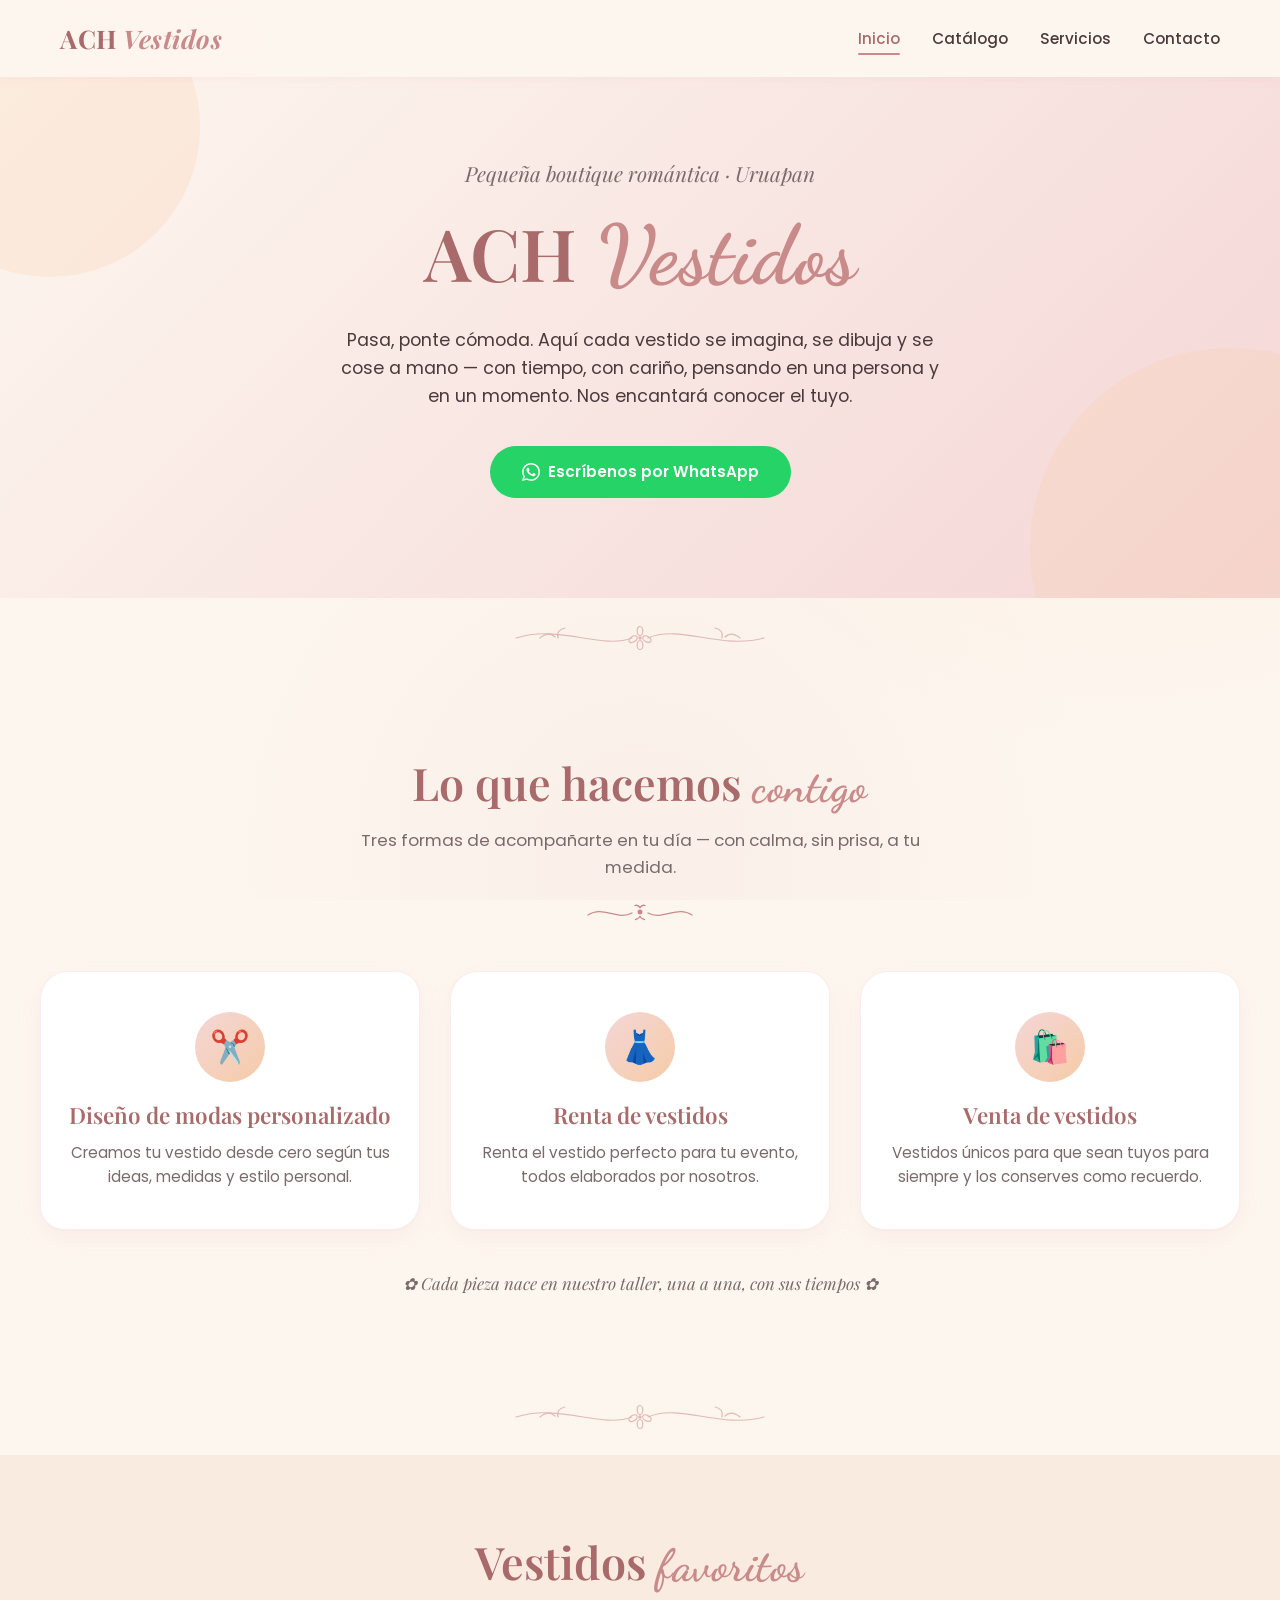
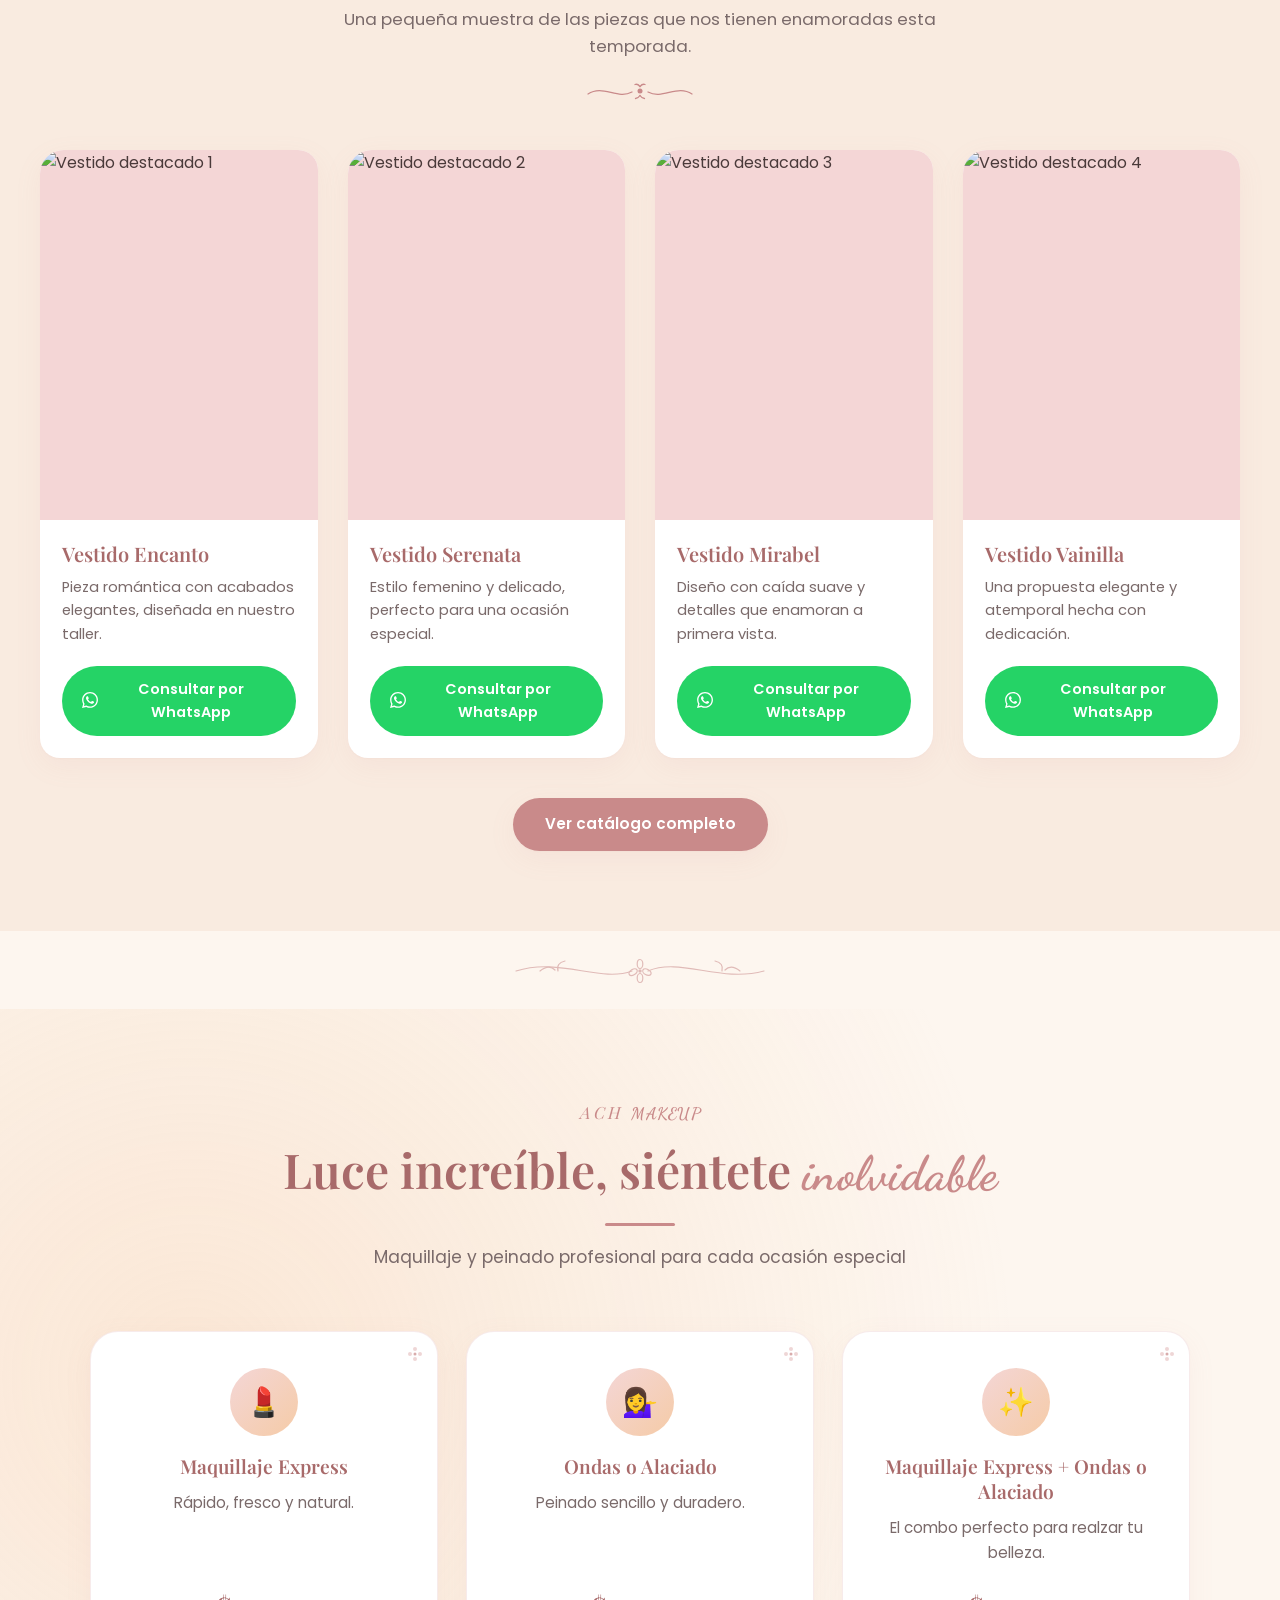
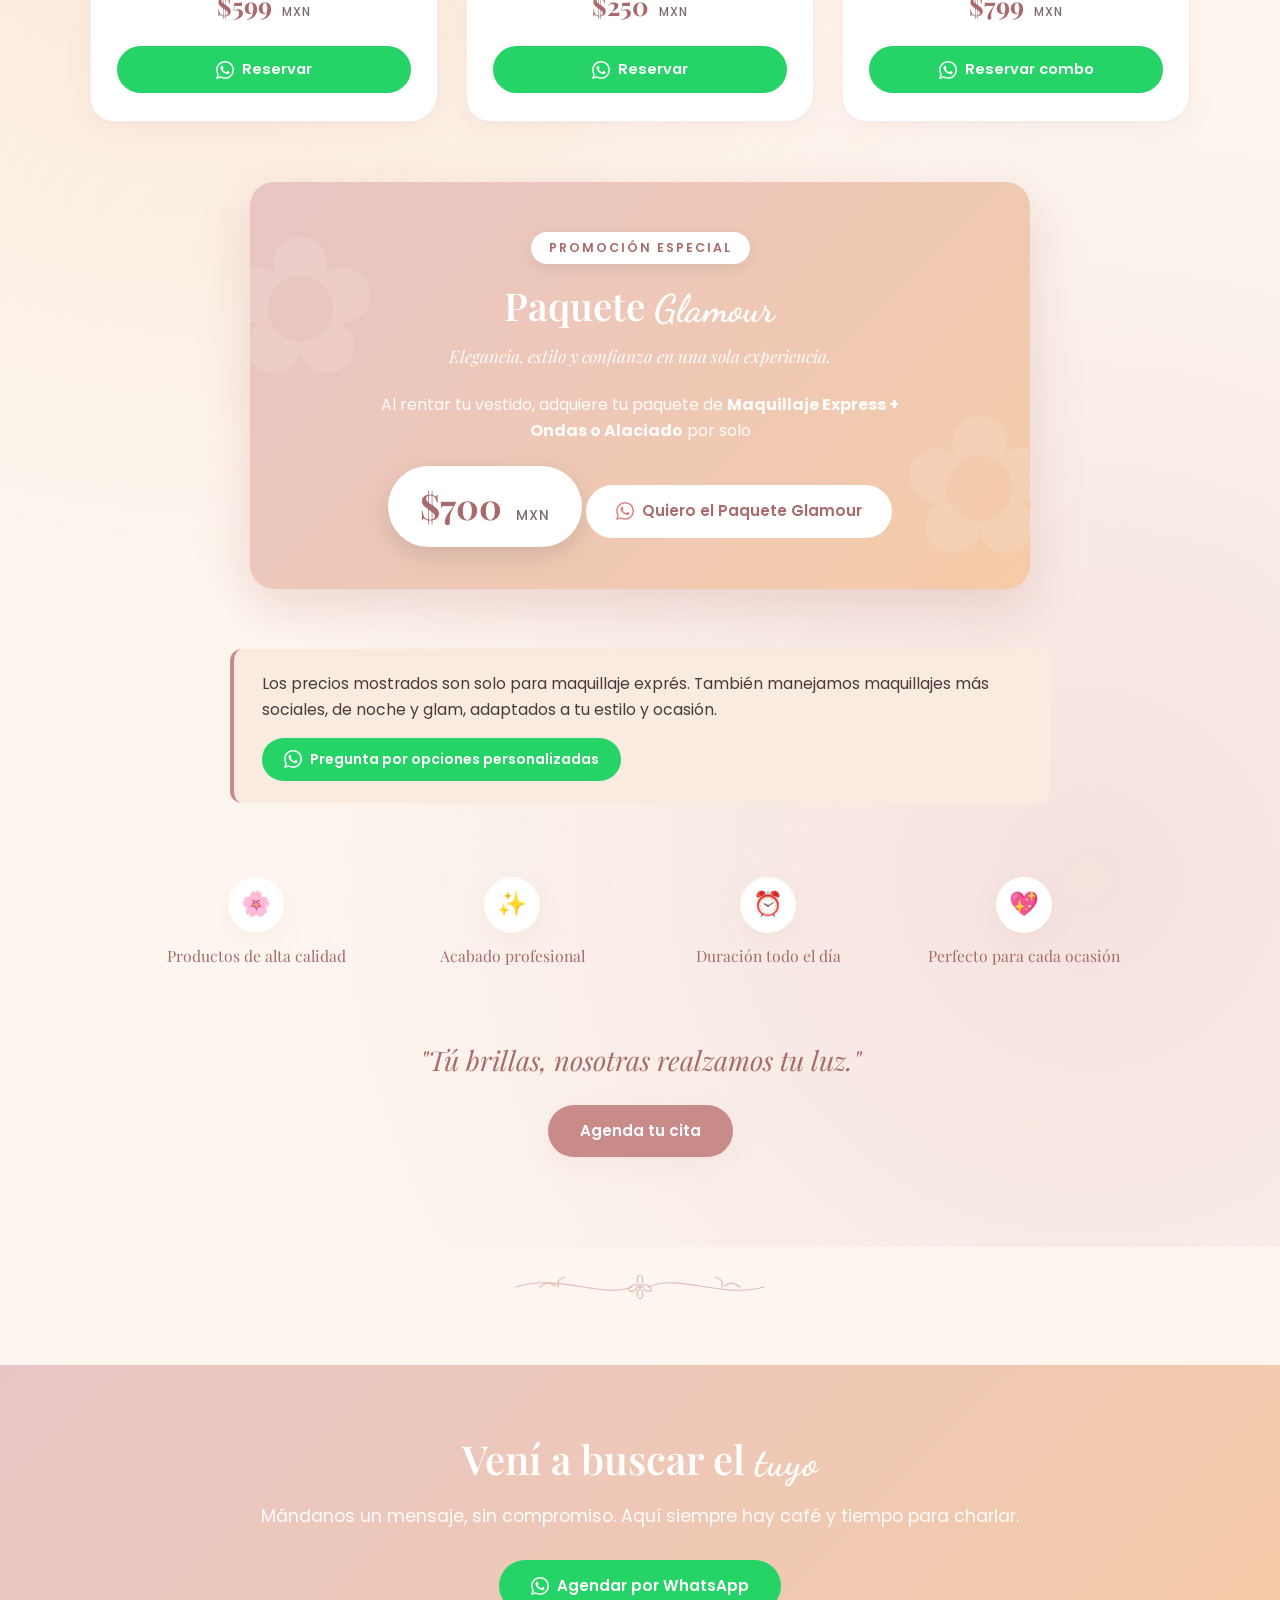
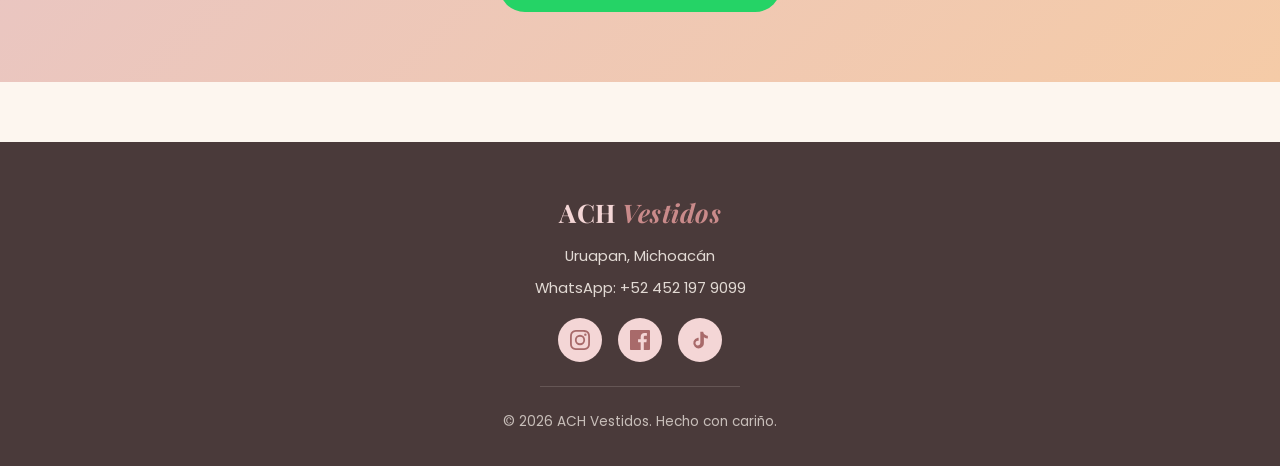
==== index.html @ 338adcfa "Sitio inicial de ACH Vestidos" ====
<!DOCTYPE html>
<html lang="es">
<head>
  <meta charset="UTF-8" />
  <meta name="viewport" content="width=device-width, initial-scale=1.0" />
  <title>ACH Vestidos — Renta, venta, diseño y reparación en Uruapan</title>
  <meta name="description" content="ACH Vestidos en Uruapan, Michoacán. Renta, venta, diseño a medida y reparación de vestidos. Estilo romántico y elegante." />

  <link rel="preconnect" href="https://fonts.googleapis.com" />
  <link rel="preconnect" href="https://fonts.gstatic.com" crossorigin />
  <link href="https://fonts.googleapis.com/css2?family=Dancing+Script:wght@600;700&family=Playfair+Display:ital,wght@0,500;0,600;0,700;1,400&family=Poppins:wght@300;400;500;600&display=swap" rel="stylesheet" />

  <link rel="stylesheet" href="styles.css" />
</head>
<body>

  <!-- ============================================
       NAVEGACIÓN (igual en todas las páginas)
       ============================================ -->
  <nav class="navbar">
    <div class="nav-contenedor">
      <a href="index.html" class="logo">ACH <span>Vestidos</span></a>
      <button class="menu-toggle" aria-label="Abrir menú">☰</button>
      <ul class="menu">
        <li><a href="index.html" class="activo">Inicio</a></li>
        <li><a href="catalogo.html">Catálogo</a></li>
        <li><a href="servicios.html">Servicios</a></li>
        <li><a href="contacto.html">Contacto</a></li>
      </ul>
    </div>
  </nav>

  <!-- ============================================
       HERO / PORTADA
       ============================================ -->
  <header class="hero">
    <div class="hero-contenido">
      <!-- 💛 Edita aquí: frase corta arriba del nombre -->
      <p class="subtitulo">Pequeña boutique romántica · Uruapan</p>

      <h1>ACH <span class="manuscrita">Vestidos</span></h1>

      <!-- 💛 Edita aquí: bienvenida cálida (mantén el tono cercano) -->
      <p class="bienvenida">
        Pasa, ponte cómoda. Aquí cada vestido se imagina, se dibuja y
        se cose a mano — con tiempo, con cariño, pensando en una
        persona y en un momento. Nos encantará conocer el tuyo.
      </p>

      <a class="btn btn-whatsapp" data-wa="cita">
        Escríbenos por WhatsApp
      </a>
    </div>
  </header>

  <!-- Divisor floral entre hero y servicios -->
  <div class="divisor-floral" aria-hidden="true"></div>

  <!-- ============================================
       SECCIÓN: 4 SERVICIOS
       ============================================ -->
  <section class="seccion">
    <div class="seccion-titulo">
      <!-- 💛 Edita aquí: título y frase de los servicios -->
      <h2>Lo que hacemos <span class="manuscrita">contigo</span></h2>
      <p>Tres formas de acompañarte en tu día — con calma, sin prisa, a tu medida.</p>
    </div>

    <div class="servicios-grid">
      <div class="servicio-card">
        <div class="servicio-icono">✂️</div>
        <h3>Diseño de modas personalizado</h3>
        <p>Creamos tu vestido desde cero según tus ideas, medidas y estilo personal.</p>
      </div>

      <div class="servicio-card">
        <div class="servicio-icono">👗</div>
        <h3>Renta de vestidos</h3>
        <p>Renta el vestido perfecto para tu evento, todos elaborados por nosotros.</p>
      </div>

      <div class="servicio-card">
        <div class="servicio-icono">🛍️</div>
        <h3>Venta de vestidos</h3>
        <p>Vestidos únicos para que sean tuyos para siempre y los conserves como recuerdo.</p>
      </div>
    </div>

    <!-- 💛 Edita aquí: frase decorativa bajo los servicios -->
    <p style="text-align:center; margin-top: 40px; max-width: 720px; margin-left:auto; margin-right:auto; color: var(--texto-suave); font-style: italic; font-family: var(--serif); font-size: 1.05rem;">
      ✿ Cada pieza nace en nuestro taller, una a una, con sus tiempos ✿
    </p>
  </section>

  <!-- Divisor floral -->
  <div class="divisor-floral" aria-hidden="true"></div>

  <!-- ============================================
       SECCIÓN: VESTIDOS DESTACADOS
       Para agregar otro destacado: copia un bloque
       <article class="vestido-card">...</article>
       ============================================ -->
  <section class="seccion" style="background: var(--crema-oscuro);">
    <div class="seccion-titulo">
      <!-- 💛 Edita aquí: título de la sección destacados -->
      <h2>Vestidos <span class="manuscrita">favoritos</span></h2>
      <p>Una pequeña muestra de las piezas que nos tienen enamoradas esta temporada.</p>
    </div>

    <div class="vestidos-grid">

      <!-- VESTIDO DESTACADO 1 -->
      <article class="vestido-card">
        <img class="vestido-imagen"
             src="imagenes/destacado-1.jpg"
             onerror="this.onerror=null;this.src='https://placehold.co/600x800/f4d6d6/c98a8a?text=Vestido+1'"
             alt="Vestido destacado 1" />
        <div class="vestido-info">
          <h3>Vestido Encanto</h3>
          <p>Pieza romántica con acabados elegantes, diseñada en nuestro taller.</p>
          <a class="btn btn-whatsapp" data-wa="destacado" data-vestido="Encanto">
            Consultar por WhatsApp
          </a>
        </div>
      </article>

      <!-- VESTIDO DESTACADO 2 -->
      <article class="vestido-card">
        <img class="vestido-imagen"
             src="imagenes/destacado-2.jpg"
             onerror="this.onerror=null;this.src='https://placehold.co/600x800/f5cba7/a86a6a?text=Vestido+2'"
             alt="Vestido destacado 2" />
        <div class="vestido-info">
          <h3>Vestido Serenata</h3>
          <p>Estilo femenino y delicado, perfecto para una ocasión especial.</p>
          <a class="btn btn-whatsapp" data-wa="destacado" data-vestido="Serenata">
            Consultar por WhatsApp
          </a>
        </div>
      </article>

      <!-- VESTIDO DESTACADO 3 -->
      <article class="vestido-card">
        <img class="vestido-imagen"
             src="imagenes/destacado-3.jpg"
             onerror="this.onerror=null;this.src='https://placehold.co/600x800/e8c5c5/a86a6a?text=Vestido+3'"
             alt="Vestido destacado 3" />
        <div class="vestido-info">
          <h3>Vestido Mirabel</h3>
          <p>Diseño con caída suave y detalles que enamoran a primera vista.</p>
          <a class="btn btn-whatsapp" data-wa="destacado" data-vestido="Mirabel">
            Consultar por WhatsApp
          </a>
        </div>
      </article>

      <!-- VESTIDO DESTACADO 4 -->
      <article class="vestido-card">
        <img class="vestido-imagen"
             src="imagenes/destacado-4.jpg"
             onerror="this.onerror=null;this.src='https://placehold.co/600x800/fdf6ef/c98a8a?text=Vestido+4'"
             alt="Vestido destacado 4" />
        <div class="vestido-info">
          <h3>Vestido Vainilla</h3>
          <p>Una propuesta elegante y atemporal hecha con dedicación.</p>
          <a class="btn btn-whatsapp" data-wa="destacado" data-vestido="Vainilla">
            Consultar por WhatsApp
          </a>
        </div>
      </article>

    </div>

    <div style="text-align: center; margin-top: 40px;">
      <a href="catalogo.html" class="btn btn-primario">Ver catálogo completo</a>
    </div>
  </section>

  <!-- ============================================
       ACH MAKEUP — Servicios de belleza
       (mismo contenido que servicios.html — si cambias uno,
        recuerda actualizar el otro)
       ============================================ -->
  <!-- Divisor floral antes de ACH Makeup -->
  <div class="divisor-floral" aria-hidden="true"></div>

  <section class="ach-makeup" id="makeup">
    <div class="contenedor">

      <div class="makeup-encabezado">
        <p class="makeup-marca">ACH <span class="manuscrita">Makeup</span></p>
        <!-- 💛 Edita aquí: título del apartado de belleza -->
        <h2>Luce increíble, siéntete <span class="manuscrita">inolvidable</span></h2>
        <p class="makeup-sub">Maquillaje y peinado profesional para cada ocasión especial</p>
      </div>

      <!-- Tarjetas de servicios individuales -->
      <div class="makeup-servicios">
        <article class="makeup-card">
          <div class="makeup-icono">💄</div>
          <h3>Maquillaje Express</h3>
          <p>Rápido, fresco y natural.</p>
          <span class="makeup-precio">$599 <small>MXN</small></span>
          <a class="btn btn-whatsapp makeup-card-btn" data-wa="makeupExpress">
            Reservar
          </a>
        </article>

        <article class="makeup-card">
          <div class="makeup-icono">💁‍♀️</div>
          <h3>Ondas o Alaciado</h3>
          <p>Peinado sencillo y duradero.</p>
          <span class="makeup-precio">$250 <small>MXN</small></span>
          <a class="btn btn-whatsapp makeup-card-btn" data-wa="makeupOndas">
            Reservar
          </a>
        </article>

        <article class="makeup-card">
          <div class="makeup-icono">✨</div>
          <h3>Maquillaje Express + Ondas o Alaciado</h3>
          <p>El combo perfecto para realzar tu belleza.</p>
          <span class="makeup-precio">$799 <small>MXN</small></span>
          <a class="btn btn-whatsapp makeup-card-btn" data-wa="makeupCombo">
            Reservar combo
          </a>
        </article>
      </div>

      <!-- Paquete destacado -->
      <article class="makeup-paquete">
        <span class="makeup-paquete-ribbon">Promoción especial</span>
        <h3>Paquete <span class="manuscrita">Glamour</span></h3>
        <p class="makeup-paquete-sub">Elegancia, estilo y confianza en una sola experiencia.</p>
        <p class="makeup-paquete-desc">
          Al rentar tu vestido, adquiere tu paquete de
          <strong>Maquillaje Express + Ondas o Alaciado</strong>
          por solo
        </p>
        <span class="makeup-paquete-precio">$700 <small>MXN</small></span>
        <a class="btn btn-whatsapp makeup-paquete-btn" data-wa="makeupGlamour">
          Quiero el Paquete Glamour
        </a>
      </article>

      <!-- Nota informativa -->
      <div class="makeup-nota">
        <p>
          Los precios mostrados son solo para maquillaje exprés.
          También manejamos maquillajes más sociales, de noche y glam,
          adaptados a tu estilo y ocasión.
        </p>
        <a class="btn btn-whatsapp makeup-nota-btn" data-wa="makeupPersonalizado">
          Pregunta por opciones personalizadas
        </a>
      </div>

      <!-- Iconos de beneficios -->
      <div class="makeup-beneficios">
        <div class="makeup-beneficio">
          <span class="makeup-beneficio-icono">🌸</span>
          <p>Productos de alta calidad</p>
        </div>
        <div class="makeup-beneficio">
          <span class="makeup-beneficio-icono">✨</span>
          <p>Acabado profesional</p>
        </div>
        <div class="makeup-beneficio">
          <span class="makeup-beneficio-icono">⏰</span>
          <p>Duración todo el día</p>
        </div>
        <div class="makeup-beneficio">
          <span class="makeup-beneficio-icono">💖</span>
          <p>Perfecto para cada ocasión</p>
        </div>
      </div>

      <!-- Cierre -->
      <div class="makeup-cierre">
        <p class="makeup-frase">"Tú brillas, nosotras realzamos tu luz."</p>
        <a class="btn btn-primario makeup-cta-btn" data-wa="makeupAgenda">Agenda tu cita</a>
      </div>

    </div>
  </section>

  <!-- Divisor floral antes del cierre -->
  <div class="divisor-floral" aria-hidden="true"></div>

  <!-- ============================================
       CTA FINAL
       ============================================ -->
  <section class="cta">
    <!-- 💛 Edita aquí: frase del cierre -->
    <h2>Vení a buscar el <span class="manuscrita">tuyo</span></h2>
    <p>Mándanos un mensaje, sin compromiso. Aquí siempre hay café y tiempo para charlar.</p>
    <a class="btn btn-whatsapp" data-wa="cita">
      Agendar por WhatsApp
    </a>
  </section>

  <!-- ============================================
       FOOTER
       ============================================ -->
  <footer class="footer">
    <div class="logo">ACH <span>Vestidos</span></div>
    <p>Uruapan, Michoacán</p>
    <p>WhatsApp: +52 452 197 9099</p>

    <!-- Redes sociales -->
    <div class="redes-sociales">
      <a href="https://www.instagram.com/ach.vestidos" target="_blank" rel="noopener" aria-label="Instagram" title="Instagram: @ach.vestidos">
        <svg viewBox="0 0 24 24"><path d="M12 2.2c3.2 0 3.6 0 4.85.07 1.17.05 1.8.25 2.23.41.56.22.96.48 1.38.9.42.42.68.82.9 1.38.16.42.36 1.06.41 2.23.06 1.27.07 1.65.07 4.85s0 3.6-.07 4.85c-.05 1.17-.25 1.8-.41 2.23-.22.56-.48.96-.9 1.38-.42.42-.82.68-1.38.9-.42.16-1.06.36-2.23.41-1.27.06-1.65.07-4.85.07s-3.6 0-4.85-.07c-1.17-.05-1.8-.25-2.23-.41-.56-.22-.96-.48-1.38-.9-.42-.42-.68-.82-.9-1.38-.16-.42-.36-1.06-.41-2.23C2.21 15.6 2.2 15.2 2.2 12s0-3.6.07-4.85c.05-1.17.25-1.8.41-2.23.22-.56.48-.96.9-1.38.42-.42.82-.68 1.38-.9.42-.16 1.06-.36 2.23-.41C8.4 2.21 8.8 2.2 12 2.2M12 0C8.74 0 8.33 0 7.05.07 5.78.13 4.9.32 4.14.62c-.79.31-1.46.72-2.13 1.39C1.34 2.68.93 3.35.62 4.14.32 4.9.13 5.78.07 7.05.01 8.33 0 8.74 0 12s0 3.67.07 4.95c.06 1.27.25 2.15.55 2.91.31.79.72 1.46 1.39 2.13.67.67 1.34 1.08 2.13 1.39.76.3 1.64.49 2.91.55C8.33 24 8.74 24 12 24s3.67 0 4.95-.07c1.27-.06 2.15-.25 2.91-.55.79-.31 1.46-.72 2.13-1.39.67-.67 1.08-1.34 1.39-2.13.3-.76.49-1.64.55-2.91.07-1.28.07-1.69.07-4.95s0-3.67-.07-4.95c-.06-1.27-.25-2.15-.55-2.91-.31-.79-.72-1.46-1.39-2.13C21.32 1.34 20.65.93 19.86.62 19.1.32 18.22.13 16.95.07 15.67.01 15.26 0 12 0zm0 5.84A6.16 6.16 0 1 0 18.16 12 6.16 6.16 0 0 0 12 5.84zm0 10.16A4 4 0 1 1 16 12a4 4 0 0 1-4 4zm6.41-11.85a1.44 1.44 0 1 0 1.44 1.44 1.44 1.44 0 0 0-1.44-1.44z"/></svg>
      </a>
      <a href="https://www.facebook.com/ach.vestidos" target="_blank" rel="noopener" aria-label="Facebook" title="Facebook: ach.vestidos">
        <svg viewBox="0 0 24 24"><path d="M22.675 0H1.325C.593 0 0 .593 0 1.325v21.351C0 23.408.593 24 1.325 24H12.82v-9.294H9.692v-3.622h3.128V8.413c0-3.1 1.893-4.788 4.659-4.788 1.325 0 2.463.099 2.795.143v3.24l-1.918.001c-1.504 0-1.795.715-1.795 1.763v2.313h3.587l-.467 3.622h-3.12V24h6.116c.73 0 1.323-.592 1.323-1.324V1.325C24 .593 23.408 0 22.675 0z"/></svg>
      </a>
      <a href="https://www.tiktok.com/@ach.vestidos2" target="_blank" rel="noopener" aria-label="TikTok" title="TikTok: @ach.vestidos2">
        <svg viewBox="0 0 24 24"><path d="M19.59 6.69a4.83 4.83 0 0 1-3.77-4.25V2h-3.45v13.67a2.89 2.89 0 0 1-5.2 1.74 2.89 2.89 0 0 1 2.31-4.64 2.93 2.93 0 0 1 .88.13V9.4a6.84 6.84 0 0 0-1-.05A6.33 6.33 0 0 0 5.8 20.1a6.34 6.34 0 0 0 10.86-4.43v-7a8.16 8.16 0 0 0 4.77 1.52v-3.4a4.85 4.85 0 0 1-1.84-.1z"/></svg>
      </a>
    </div>

    <div class="footer-divisor"></div>
    <p class="copy">© 2026 ACH Vestidos. Hecho con cariño.</p>
  </footer>

  <script src="script.js"></script>
</body>
</html>
---- styles.css ----
/* ============================================
   ACH Vestidos - Estilos compartidos
   Paleta: rosa empolvado, durazno, crema
   ============================================ */

/* Variables de color y tipografía */
:root {
  --rosa-empolvado: #e8c5c5;
  --rosa-suave: #f4d6d6;
  --durazno: #f5cba7;
  --crema: #fdf6ef;
  --crema-oscuro: #f9ebe0;
  --texto: #4a3a3a;
  --texto-suave: #7a6a6a;
  --acento: #c98a8a;
  --acento-oscuro: #a86a6a;
  --blanco: #ffffff;
  /* Sombras más suaves y en dos capas, sienten más a "papel" */
  --sombra: 0 1px 2px rgba(201, 138, 138, 0.04),
            0 8px 28px rgba(201, 138, 138, 0.08);
  --sombra-fuerte: 0 4px 10px rgba(201, 138, 138, 0.08),
                   0 16px 44px rgba(201, 138, 138, 0.14);
  --serif: 'Playfair Display', 'Georgia', serif;
  --sans: 'Poppins', 'Helvetica Neue', Arial, sans-serif;
  --manuscrita: 'Dancing Script', 'Brush Script MT', cursive;
}

/* Texto manuscrito (para palabras acento como "Glamour", "Vestidos") */
.manuscrita {
  font-family: var(--manuscrita);
  font-weight: 700;
  font-style: normal;
  letter-spacing: 0.5px;
}

.seccion-titulo h2 .manuscrita { color: var(--acento); }
.makeup-encabezado h2 .manuscrita { color: var(--acento); }

/* Reset básico */
* {
  margin: 0;
  padding: 0;
  box-sizing: border-box;
}

html {
  scroll-behavior: smooth;
}

body {
  font-family: var(--sans);
  color: var(--texto);
  /* Fondo tipo acuarela suave: tres halos de color sobre crema */
  background:
    radial-gradient(circle at 12% 8%, rgba(232, 197, 197, 0.22) 0%, transparent 38%),
    radial-gradient(circle at 88% 22%, rgba(245, 203, 167, 0.20) 0%, transparent 42%),
    radial-gradient(circle at 50% 95%, rgba(232, 197, 197, 0.14) 0%, transparent 45%),
    var(--crema);
  background-attachment: fixed;
  line-height: 1.6;
  font-size: 16px;
}

h1, h2, h3, h4 {
  font-family: var(--serif);
  font-weight: 600;
  color: var(--texto);
  line-height: 1.2;
}

a {
  text-decoration: none;
  color: inherit;
}

img {
  max-width: 100%;
  display: block;
}

.contenedor {
  width: 100%;
  max-width: 1200px;
  margin: 0 auto;
  padding: 0 20px;
}

/* ============================================
   NAVEGACIÓN (compartida)
   ============================================ */
.navbar {
  position: sticky;
  top: 0;
  z-index: 100;
  background: rgba(253, 246, 239, 0.95);
  backdrop-filter: blur(8px);
  box-shadow: 0 2px 10px rgba(201, 138, 138, 0.08);
}

.nav-contenedor {
  max-width: 1200px;
  margin: 0 auto;
  padding: 18px 20px;
  display: flex;
  align-items: center;
  justify-content: space-between;
}

.logo {
  font-family: var(--serif);
  font-size: 1.6rem;
  font-weight: 700;
  color: var(--acento-oscuro);
  letter-spacing: 0.5px;
}

.logo span {
  color: var(--acento);
  font-style: italic;
}

.menu {
  display: flex;
  gap: 32px;
  list-style: none;
}

.menu a {
  font-size: 0.95rem;
  font-weight: 500;
  color: var(--texto);
  position: relative;
  padding: 6px 0;
  transition: color 0.3s;
}

.menu a:hover,
.menu a.activo {
  color: var(--acento-oscuro);
}

.menu a.activo::after {
  content: '';
  position: absolute;
  bottom: 0;
  left: 0;
  right: 0;
  height: 2px;
  background: var(--acento);
  border-radius: 2px;
}

.menu-toggle {
  display: none;
  background: none;
  border: none;
  cursor: pointer;
  font-size: 1.6rem;
  color: var(--acento-oscuro);
}

/* ============================================
   BOTONES
   ============================================ */
.btn {
  display: inline-block;
  padding: 14px 32px;
  border-radius: 50px;
  font-weight: 600;
  font-size: 0.95rem;
  cursor: pointer;
  transition: all 0.3s ease;
  border: none;
  text-align: center;
}

.btn-primario {
  background: var(--acento);
  color: var(--blanco);
  box-shadow: var(--sombra);
}

.btn-primario:hover {
  background: var(--acento-oscuro);
  transform: translateY(-2px);
  box-shadow: var(--sombra-fuerte);
}

.btn-whatsapp {
  background: #25D366;
  color: var(--blanco);
  display: inline-flex;
  align-items: center;
  gap: 8px;
}

.btn-whatsapp:hover {
  background: #1ebe57;
  transform: translateY(-2px);
}

.btn-whatsapp::before {
  content: '';
  display: inline-block;
  width: 18px;
  height: 18px;
  background-image: url("data:image/svg+xml;utf8,<svg xmlns='http://www.w3.org/2000/svg' viewBox='0 0 24 24' fill='white'><path d='M.057 24l1.687-6.163c-1.041-1.804-1.588-3.849-1.587-5.946.003-6.556 5.338-11.891 11.893-11.891 3.181.001 6.167 1.24 8.413 3.488 2.245 2.248 3.481 5.236 3.48 8.414-.003 6.557-5.338 11.892-11.893 11.892-1.99-.001-3.951-.5-5.688-1.448l-6.305 1.654zm6.597-3.807c1.676.995 3.276 1.591 5.392 1.592 5.448 0 9.886-4.434 9.889-9.885.002-5.462-4.415-9.89-9.881-9.892-5.452 0-9.887 4.434-9.889 9.884-.001 2.225.651 3.891 1.746 5.634l-.999 3.648 3.742-.981zm11.387-5.464c-.074-.124-.272-.198-.57-.347-.297-.149-1.758-.868-2.031-.967-.272-.099-.47-.149-.669.149-.198.297-.768.967-.941 1.165-.173.198-.347.223-.644.074-.297-.149-1.255-.462-2.39-1.475-.883-.788-1.48-1.761-1.653-2.059-.173-.297-.018-.458.13-.606.134-.133.297-.347.446-.521.151-.172.2-.296.3-.495.099-.198.05-.372-.025-.521-.075-.148-.669-1.611-.916-2.206-.242-.579-.487-.501-.669-.51l-.57-.01c-.198 0-.52.074-.792.372s-1.04 1.016-1.04 2.479 1.065 2.876 1.213 3.074c.149.198 2.095 3.2 5.076 4.487.709.306 1.263.489 1.694.626.712.226 1.36.194 1.872.118.571-.085 1.758-.719 2.006-1.413.248-.695.248-1.29.173-1.414z'/></svg>");
  background-repeat: no-repeat;
  background-size: contain;
}

/* ============================================
   HERO (portada)
   ============================================ */
.hero {
  background: linear-gradient(135deg, var(--crema) 0%, var(--rosa-suave) 100%);
  padding: 80px 20px 100px;
  text-align: center;
  position: relative;
  overflow: hidden;
}

.hero::before,
.hero::after {
  content: '';
  position: absolute;
  border-radius: 50%;
  background: var(--durazno);
  opacity: 0.25;
  z-index: 0;
}

.hero::before {
  width: 300px;
  height: 300px;
  top: -100px;
  left: -100px;
}

.hero::after {
  width: 400px;
  height: 400px;
  bottom: -150px;
  right: -150px;
}

.hero-contenido {
  position: relative;
  z-index: 1;
  max-width: 800px;
  margin: 0 auto;
}

.hero h1 {
  font-size: clamp(2.5rem, 6vw, 4.5rem);
  margin-bottom: 20px;
  color: var(--acento-oscuro);
}

.hero h1 em,
.hero h1 .manuscrita {
  color: var(--acento);
  font-style: italic;
}

.hero h1 .manuscrita {
  font-size: 1.15em;
  font-style: normal;
  margin-left: 4px;
}

/* ============================================
   DIVISOR FLORAL ENTRE SECCIONES
   Para usarlo:
     <div class="divisor-floral" aria-hidden="true"></div>
   ============================================ */
.divisor-floral {
  display: flex;
  justify-content: center;
  align-items: center;
  padding: 22px 20px;
  color: var(--acento);
  opacity: 0.55;
}

.divisor-floral::before {
  content: '';
  width: 260px;
  max-width: 70vw;
  height: 34px;
  background-image: url("data:image/svg+xml;utf8,<svg xmlns='http://www.w3.org/2000/svg' viewBox='0 0 260 34' fill='none' stroke='%23c98a8a' stroke-width='1.2' stroke-linecap='round' stroke-linejoin='round'><path d='M6 18 C 50 4, 90 30, 122 18' /><path d='M138 18 C 170 4, 210 30, 254 18' /><g transform='translate(130 18)'><ellipse cx='0' cy='-7' rx='2.8' ry='4.5' /><ellipse cx='0' cy='7' rx='2.8' ry='4.5' /><ellipse cx='-6.5' cy='-2.5' rx='4.5' ry='2.8' transform='rotate(-30)' /><ellipse cx='6.5' cy='-2.5' rx='4.5' ry='2.8' transform='rotate(30)' /><circle r='1.7' fill='%23c98a8a' stroke='none' /></g><path d='M30 18 q 9 -7 15 -1' /><path d='M48 18 q -2 -8 7 -10' /><path d='M230 18 q -9 -7 -15 -1' /><path d='M212 18 q 2 -8 -7 -10' /></svg>");
  background-repeat: no-repeat;
  background-position: center;
  background-size: contain;
}

/* Variante chiquita para títulos internos */
.divisor-floral-mini::before {
  width: 140px;
  height: 22px;
}

.hero .subtitulo {
  font-family: var(--serif);
  font-style: italic;
  font-size: 1.3rem;
  color: var(--texto-suave);
  margin-bottom: 16px;
}

.hero .bienvenida {
  font-size: 1.1rem;
  color: var(--texto);
  margin-bottom: 36px;
  max-width: 600px;
  margin-left: auto;
  margin-right: auto;
}

/* ============================================
   SECCIONES GENERALES
   ============================================ */
.seccion {
  padding: 80px 20px;
}

.seccion-titulo {
  text-align: center;
  margin-bottom: 50px;
}

.seccion-titulo h2 {
  font-size: clamp(2rem, 4vw, 2.8rem);
  margin-bottom: 12px;
  color: var(--acento-oscuro);
}

.seccion-titulo p {
  color: var(--texto-suave);
  font-size: 1.05rem;
  max-width: 600px;
  margin: 0 auto;
}

/* Florecita dibujada a mano que reemplaza la barra recta debajo
   de cada título de sección */
.seccion-titulo::after {
  content: '';
  display: block;
  width: 110px;
  height: 18px;
  margin: 22px auto 0;
  background-image: url("data:image/svg+xml;utf8,<svg xmlns='http://www.w3.org/2000/svg' viewBox='0 0 110 18' fill='none' stroke='%23c98a8a' stroke-width='1.3' stroke-linecap='round'><path d='M3 12 C 18 2, 32 18, 47 10' /><path d='M63 10 C 78 18, 92 2, 107 12' /><circle cx='55' cy='9' r='2.5' fill='%23c98a8a' stroke='none'/><path d='M55 4.5 q -2.5 -3 -5 -2' /><path d='M55 4.5 q 2.5 -3 5 -2' /><path d='M55 13.5 q -2 3 -4.5 3' /><path d='M55 13.5 q 2 3 4.5 3' /></svg>");
  background-repeat: no-repeat;
  background-position: center;
}

/* ============================================
   SERVICIOS (4 tarjetas)
   ============================================ */
.servicios-grid {
  display: grid;
  grid-template-columns: repeat(auto-fit, minmax(240px, 1fr));
  gap: 30px;
  max-width: 1200px;
  margin: 0 auto;
}

.servicio-card {
  background: var(--blanco);
  padding: 40px 28px;
  /* esquinas ligeramente asimétricas - se siente menos perfecto */
  border-radius: 28px 24px 28px 24px;
  text-align: center;
  box-shadow: var(--sombra);
  transition: transform 0.3s, box-shadow 0.3s;
  border: 1px solid rgba(232, 197, 197, 0.3);
  position: relative;
}

.servicio-card:hover {
  transform: translateY(-6px);
  box-shadow: var(--sombra-fuerte);
}

.servicio-icono {
  width: 70px;
  height: 70px;
  margin: 0 auto 20px;
  background: linear-gradient(135deg, var(--rosa-suave), var(--durazno));
  border-radius: 50%;
  display: flex;
  align-items: center;
  justify-content: center;
  font-size: 2rem;
}

.servicio-card h3 {
  font-size: 1.4rem;
  margin-bottom: 12px;
  color: var(--acento-oscuro);
}

.servicio-card p {
  color: var(--texto-suave);
  font-size: 0.95rem;
}

/* ============================================
   CATÁLOGO / VESTIDOS DESTACADOS
   ============================================ */
.vestidos-grid {
  display: grid;
  grid-template-columns: repeat(auto-fill, minmax(260px, 1fr));
  gap: 30px;
  max-width: 1200px;
  margin: 0 auto;
}

.vestido-card {
  background: var(--blanco);
  border-radius: 24px 20px 24px 20px;
  overflow: hidden;
  box-shadow: var(--sombra);
  transition: transform 0.3s, box-shadow 0.3s;
  display: flex;
  flex-direction: column;
}

.vestido-card:hover {
  transform: translateY(-6px);
  box-shadow: var(--sombra-fuerte);
}

.vestido-imagen {
  width: 100%;
  aspect-ratio: 3/4;
  object-fit: cover;
  background: var(--rosa-suave);
}

.vestido-info {
  padding: 22px;
  display: flex;
  flex-direction: column;
  gap: 10px;
  flex: 1;
}

.vestido-info h3 {
  font-size: 1.25rem;
  color: var(--acento-oscuro);
}

.vestido-info p {
  color: var(--texto-suave);
  font-size: 0.92rem;
  flex: 1;
}

.vestido-info .btn-whatsapp {
  margin-top: 10px;
  padding: 12px 20px;
  font-size: 0.9rem;
  justify-content: center;
}

/* Tarjeta-link (catálogo unificado generado desde vestidos.js) */
.vestido-card-link {
  position: relative;
  cursor: pointer;
  text-decoration: none;
  color: inherit;
}

.vestido-card-link .vestido-info {
  padding: 18px 22px 22px;
  text-align: center;
}

.vestido-card-link h3 {
  font-size: 1.2rem;
  color: var(--acento-oscuro);
  margin: 0;
}

/* Badge "Renta / Venta / Renta y venta" en la esquina */
.vestido-tipo-badge {
  position: absolute;
  top: 14px;
  left: 14px;
  z-index: 2;
  padding: 5px 12px;
  border-radius: 50px;
  font-family: var(--sans);
  font-size: 0.72rem;
  font-weight: 600;
  letter-spacing: 0.5px;
  text-transform: uppercase;
  background: var(--blanco);
  color: var(--acento-oscuro);
  box-shadow: 0 2px 8px rgba(201, 138, 138, 0.2);
}

.vestido-tipo-ambos {
  background: linear-gradient(135deg, var(--rosa-empolvado), var(--durazno));
  color: var(--blanco);
}

.vestido-tipo-renta {
  background: var(--rosa-suave);
  color: var(--acento-oscuro);
}

.vestido-tipo-venta {
  background: var(--durazno);
  color: var(--acento-oscuro);
}

/* ============================================
   MODAL DE DETALLE DE VESTIDO
   ============================================ */
.modal-overlay {
  position: fixed;
  inset: 0;
  background: rgba(74, 58, 58, 0.65);
  backdrop-filter: blur(4px);
  z-index: 1000;
  display: flex;
  align-items: center;
  justify-content: center;
  padding: 20px;
  opacity: 0;
  visibility: hidden;
  transition: opacity 0.25s, visibility 0s linear 0.25s;
}

.modal-overlay.abierto {
  opacity: 1;
  visibility: visible;
  transition: opacity 0.25s, visibility 0s;
}

body.modal-abierto {
  overflow: hidden;
}

.modal-contenido {
  background: var(--crema);
  border-radius: 22px;
  max-width: 1000px;
  width: 100%;
  max-height: 92vh;
  overflow-y: auto;
  display: grid;
  grid-template-columns: 1.1fr 1fr;
  gap: 0;
  box-shadow: 0 20px 60px rgba(74, 58, 58, 0.4);
  position: relative;
  transform: translateY(20px) scale(0.97);
  transition: transform 0.3s ease;
}

.modal-overlay.abierto .modal-contenido {
  transform: translateY(0) scale(1);
}

.modal-cerrar {
  position: absolute;
  top: 14px;
  right: 14px;
  z-index: 5;
  width: 38px;
  height: 38px;
  border-radius: 50%;
  border: none;
  background: var(--blanco);
  color: var(--acento-oscuro);
  font-size: 1.1rem;
  font-weight: 600;
  cursor: pointer;
  box-shadow: var(--sombra);
  transition: background 0.2s, color 0.2s, transform 0.2s;
  display: flex;
  align-items: center;
  justify-content: center;
}

.modal-cerrar:hover {
  background: var(--acento);
  color: var(--blanco);
  transform: rotate(90deg);
}

/* --- Galería (izquierda) --- */
.modal-galeria {
  padding: 30px;
  display: flex;
  flex-direction: column;
  gap: 16px;
  background: var(--crema-oscuro);
}

.modal-foto-principal {
  width: 100%;
  aspect-ratio: 3/4;
  object-fit: cover;
  border-radius: 16px;
  background: var(--rosa-suave);
  box-shadow: var(--sombra);
}

.modal-miniaturas {
  display: grid;
  grid-template-columns: repeat(4, 1fr);
  gap: 10px;
}

.modal-miniatura {
  padding: 0;
  border: 2px solid transparent;
  border-radius: 10px;
  background: var(--blanco);
  overflow: hidden;
  cursor: pointer;
  aspect-ratio: 1/1;
  transition: border-color 0.2s, transform 0.2s;
}

.modal-miniatura img {
  width: 100%;
  height: 100%;
  object-fit: cover;
  display: block;
}

.modal-miniatura:hover {
  transform: translateY(-2px);
}

.modal-miniatura.activa {
  border-color: var(--acento);
}

/* --- Información (derecha) --- */
.modal-info {
  padding: 50px 40px 40px;
  display: flex;
  flex-direction: column;
  gap: 16px;
}

.modal-badge {
  position: static;
  align-self: flex-start;
}

.modal-info h2 {
  font-size: 2rem;
  color: var(--acento-oscuro);
  line-height: 1.15;
  margin: 0;
}

.modal-descripcion {
  color: var(--texto);
  font-size: 1rem;
  line-height: 1.6;
}

.modal-precios {
  display: flex;
  flex-direction: column;
  gap: 10px;
  margin-top: 8px;
}

.modal-precio {
  display: flex;
  align-items: baseline;
  justify-content: space-between;
  padding: 14px 20px;
  background: var(--blanco);
  border-radius: 14px;
  border-left: 4px solid var(--acento);
  box-shadow: 0 2px 8px rgba(201, 138, 138, 0.1);
}

.modal-precio-label {
  font-family: var(--serif);
  font-style: italic;
  color: var(--texto-suave);
  font-size: 0.95rem;
}

.modal-precio-valor {
  font-family: var(--serif);
  font-weight: 700;
  color: var(--acento-oscuro);
  font-size: 1.4rem;
}

/* --- Botones de acción del modal --- */
.modal-acciones {
  display: flex;
  flex-direction: column;
  gap: 10px;
  margin-top: 14px;
}

.modal-acciones .btn-whatsapp {
  justify-content: center;
  width: 100%;
  padding: 14px 20px;
  font-size: 0.98rem;
}

/* --- Responsive móvil --- */
@media (max-width: 768px) {
  .modal-overlay {
    padding: 0;
  }

  .modal-contenido {
    grid-template-columns: 1fr;
    border-radius: 0;
    max-height: 100vh;
    height: 100vh;
  }

  .modal-galeria {
    padding: 60px 20px 20px;
  }

  .modal-foto-principal {
    aspect-ratio: 4/5;
  }

  .modal-info {
    padding: 24px 24px 40px;
  }

  .modal-info h2 {
    font-size: 1.6rem;
  }

  .modal-cerrar {
    top: 16px;
    right: 16px;
  }
}

/* Subsección de catálogo (Renta / Venta / Diseño) */
.catalogo-seccion {
  margin-bottom: 70px;
}

.catalogo-seccion-titulo {
  display: flex;
  align-items: center;
  gap: 16px;
  margin-bottom: 30px;
  padding-bottom: 16px;
  border-bottom: 2px solid var(--rosa-suave);
}

.catalogo-seccion-titulo h2 {
  font-size: 2rem;
  color: var(--acento-oscuro);
}

.catalogo-seccion-titulo .badge {
  background: var(--rosa-suave);
  color: var(--acento-oscuro);
  padding: 4px 14px;
  border-radius: 20px;
  font-size: 0.85rem;
  font-family: var(--sans);
  font-weight: 500;
}

/* ============================================
   CTA (llamada a la acción)
   ============================================ */
.cta {
  background: linear-gradient(135deg, var(--rosa-empolvado) 0%, var(--durazno) 100%);
  padding: 70px 20px;
  text-align: center;
  margin-top: 40px;
}

.cta h2 {
  font-size: clamp(1.8rem, 4vw, 2.5rem);
  margin-bottom: 16px;
  color: var(--blanco);
}

.cta p {
  color: var(--blanco);
  font-size: 1.1rem;
  margin-bottom: 30px;
  opacity: 0.95;
}

/* ============================================
   SERVICIOS DETALLE (página servicios.html)
   ============================================ */
.servicio-detalle {
  display: grid;
  grid-template-columns: 1fr 1fr;
  gap: 50px;
  align-items: center;
  margin-bottom: 80px;
  max-width: 1100px;
  margin-left: auto;
  margin-right: auto;
}

.servicio-detalle.invertido .servicio-detalle-img {
  order: 2;
}

.servicio-detalle-img {
  background: linear-gradient(135deg, var(--rosa-suave), var(--durazno));
  border-radius: 20px;
  aspect-ratio: 4/3;
  display: flex;
  align-items: center;
  justify-content: center;
  font-size: 5rem;
  box-shadow: var(--sombra);
}

.servicio-detalle-texto h3 {
  font-size: 2rem;
  color: var(--acento-oscuro);
  margin-bottom: 16px;
}

.servicio-detalle-texto p {
  color: var(--texto);
  margin-bottom: 16px;
  line-height: 1.7;
}

.servicio-detalle-texto ul {
  list-style: none;
  margin: 16px 0;
}

.servicio-detalle-texto ul li {
  padding: 6px 0 6px 28px;
  position: relative;
  color: var(--texto);
}

.servicio-detalle-texto ul li::before {
  content: '✿';
  position: absolute;
  left: 0;
  color: var(--acento);
  font-size: 1.1rem;
}

/* ============================================
   CONTACTO
   ============================================ */
.contacto-grid {
  display: grid;
  grid-template-columns: 1fr 1fr;
  gap: 40px;
  max-width: 1000px;
  margin: 0 auto;
}

.contacto-card {
  background: var(--blanco);
  padding: 40px;
  border-radius: 20px;
  box-shadow: var(--sombra);
}

.contacto-card h3 {
  font-size: 1.5rem;
  color: var(--acento-oscuro);
  margin-bottom: 20px;
  display: flex;
  align-items: center;
  gap: 10px;
}

.contacto-info {
  margin-bottom: 16px;
  color: var(--texto);
}

.contacto-info strong {
  color: var(--acento-oscuro);
  display: block;
  margin-bottom: 4px;
  font-family: var(--serif);
}

.horarios-lista {
  list-style: none;
}

.horarios-lista li {
  padding: 10px 0;
  border-bottom: 1px solid var(--crema-oscuro);
  display: flex;
  justify-content: space-between;
}

.horarios-lista li:last-child {
  border-bottom: none;
}

.horarios-lista .dia {
  font-weight: 500;
}

.horarios-lista .horario {
  color: var(--texto-suave);
}

.mapa-wrapper {
  width: 100%;
  border-radius: 16px;
  overflow: hidden;
  box-shadow: var(--sombra);
  margin-top: 30px;
}

.mapa-wrapper iframe {
  width: 100%;
  height: 350px;
  border: none;
  display: block;
}

/* ============================================
   FOOTER
   ============================================ */
.footer {
  background: var(--texto);
  color: var(--crema);
  padding: 50px 20px 25px;
  text-align: center;
  margin-top: 60px;
}

.footer .logo {
  color: var(--rosa-suave);
  margin-bottom: 12px;
}

.footer p {
  opacity: 0.85;
  font-size: 0.92rem;
  margin-bottom: 8px;
}

.footer-divisor {
  height: 1px;
  background: rgba(253, 246, 239, 0.15);
  margin: 24px auto;
  max-width: 200px;
}

.footer .copy {
  font-size: 0.85rem;
  opacity: 0.7;
}

/* Redes sociales (footer + contacto) */
.redes-sociales {
  display: flex;
  justify-content: center;
  gap: 16px;
  margin: 18px 0 12px;
  flex-wrap: wrap;
}

.redes-sociales a {
  width: 44px;
  height: 44px;
  border-radius: 50%;
  background: var(--rosa-suave);
  color: var(--acento-oscuro);
  display: inline-flex;
  align-items: center;
  justify-content: center;
  transition: transform 0.25s, background 0.25s, color 0.25s;
}

.redes-sociales a:hover {
  background: var(--acento);
  color: var(--blanco);
  transform: translateY(-3px);
}

.redes-sociales svg {
  width: 20px;
  height: 20px;
  fill: currentColor;
}

/* Variante grande para tarjeta de contacto */
.redes-grandes a {
  width: 56px;
  height: 56px;
}

.redes-grandes svg {
  width: 26px;
  height: 26px;
}

.redes-handles {
  text-align: center;
  margin-top: 14px;
  color: var(--texto-suave);
  font-size: 0.92rem;
  line-height: 1.8;
}

.redes-handles strong {
  color: var(--acento-oscuro);
  font-family: var(--serif);
}

/* ============================================
   ACH MAKEUP (sección en servicios.html)
   ============================================ */
.ach-makeup {
  position: relative;
  padding: 90px 20px;
  background:
    radial-gradient(circle at 15% 20%, rgba(245, 203, 167, 0.35) 0, transparent 45%),
    radial-gradient(circle at 85% 80%, rgba(232, 197, 197, 0.4) 0, transparent 45%),
    var(--crema);
  overflow: hidden;
}

.makeup-encabezado {
  text-align: center;
  max-width: 720px;
  margin: 0 auto 60px;
}

.makeup-marca {
  font-family: var(--serif);
  font-style: italic;
  font-size: 1.05rem;
  letter-spacing: 3px;
  text-transform: uppercase;
  color: var(--acento);
  margin-bottom: 14px;
}

.makeup-encabezado h2 {
  font-size: clamp(2rem, 4.5vw, 3rem);
  color: var(--acento-oscuro);
  line-height: 1.15;
  margin-bottom: 14px;
}

.makeup-encabezado h2::after {
  content: '';
  display: block;
  width: 70px;
  height: 3px;
  background: var(--acento);
  border-radius: 3px;
  margin: 22px auto 0;
}

.makeup-sub {
  color: var(--texto-suave);
  font-size: 1.08rem;
  margin-top: 18px;
}

/* --- Tarjetas de servicios --- */
.makeup-servicios {
  display: grid;
  grid-template-columns: repeat(auto-fit, minmax(260px, 1fr));
  gap: 28px;
  max-width: 1100px;
  margin: 0 auto 60px;
}

.makeup-card {
  background: var(--blanco);
  border-radius: 28px 24px 28px 24px;
  padding: 36px 26px 28px;
  text-align: center;
  box-shadow: var(--sombra);
  border: 1px solid rgba(232, 197, 197, 0.35);
  transition: transform 0.3s, box-shadow 0.3s;
  display: flex;
  flex-direction: column;
  gap: 12px;
  position: relative;
}

/* Florecita en la esquina superior derecha de las tarjetas makeup */
.makeup-card::after {
  content: '';
  position: absolute;
  top: 14px;
  right: 14px;
  width: 16px;
  height: 16px;
  background-image: url("data:image/svg+xml;utf8,<svg xmlns='http://www.w3.org/2000/svg' viewBox='0 0 16 16' fill='%23e8c5c5'><circle cx='8' cy='3' r='2'/><circle cx='13' cy='8' r='2'/><circle cx='8' cy='13' r='2'/><circle cx='3' cy='8' r='2'/><circle cx='8' cy='8' r='1.5' fill='%23c98a8a'/></svg>");
  background-repeat: no-repeat;
  opacity: 0.7;
}

.makeup-card:hover {
  transform: translateY(-6px);
  box-shadow: var(--sombra-fuerte);
}

.makeup-icono {
  width: 68px;
  height: 68px;
  margin: 0 auto 6px;
  background: linear-gradient(135deg, var(--rosa-suave), var(--durazno));
  border-radius: 50%;
  display: flex;
  align-items: center;
  justify-content: center;
  font-size: 1.8rem;
}

.makeup-card h3 {
  font-size: 1.2rem;
  color: var(--acento-oscuro);
  line-height: 1.3;
}

.makeup-card p {
  color: var(--texto-suave);
  font-size: 0.95rem;
  flex: 1;
}

.makeup-precio {
  font-family: var(--serif);
  font-weight: 700;
  color: var(--acento-oscuro);
  font-size: 1.6rem;
  margin-top: 8px;
}

.makeup-precio small {
  font-family: var(--sans);
  font-weight: 500;
  font-size: 0.75rem;
  color: var(--texto-suave);
  letter-spacing: 1px;
  margin-left: 4px;
}

/* --- Paquete destacado --- */
.makeup-paquete {
  position: relative;
  max-width: 780px;
  margin: 0 auto 60px;
  padding: 50px 40px 42px;
  border-radius: 24px;
  background: linear-gradient(135deg, var(--rosa-empolvado) 0%, var(--durazno) 100%);
  color: var(--blanco);
  text-align: center;
  box-shadow: 0 18px 50px rgba(201, 138, 138, 0.3);
  overflow: hidden;
}

.makeup-paquete::before {
  content: '✿';
  position: absolute;
  top: -30px;
  left: -30px;
  font-size: 12rem;
  color: rgba(255, 255, 255, 0.12);
  pointer-events: none;
}

.makeup-paquete::after {
  content: '✿';
  position: absolute;
  bottom: -50px;
  right: -30px;
  font-size: 12rem;
  color: rgba(255, 255, 255, 0.12);
  pointer-events: none;
}

.makeup-paquete-ribbon {
  display: inline-block;
  background: var(--blanco);
  color: var(--acento-oscuro);
  font-family: var(--sans);
  font-size: 0.78rem;
  font-weight: 600;
  letter-spacing: 2px;
  text-transform: uppercase;
  padding: 6px 18px;
  border-radius: 50px;
  margin-bottom: 18px;
  box-shadow: 0 4px 14px rgba(0, 0, 0, 0.08);
  position: relative;
  z-index: 1;
}

.makeup-paquete h3 {
  font-size: clamp(1.8rem, 3.5vw, 2.4rem);
  color: var(--blanco);
  margin-bottom: 10px;
  position: relative;
  z-index: 1;
}

.makeup-paquete-sub {
  font-family: var(--serif);
  font-style: italic;
  font-size: 1.08rem;
  margin-bottom: 22px;
  opacity: 0.95;
  position: relative;
  z-index: 1;
}

.makeup-paquete-desc {
  max-width: 520px;
  margin: 0 auto 18px;
  line-height: 1.6;
  font-size: 1rem;
  opacity: 0.95;
  position: relative;
  z-index: 1;
}

.makeup-paquete-precio {
  display: inline-block;
  background: var(--blanco);
  color: var(--acento-oscuro);
  font-family: var(--serif);
  font-weight: 700;
  font-size: 2.2rem;
  padding: 12px 32px;
  border-radius: 50px;
  box-shadow: 0 8px 24px rgba(0, 0, 0, 0.12);
  position: relative;
  z-index: 1;
}

.makeup-paquete-precio small {
  font-family: var(--sans);
  font-size: 0.85rem;
  font-weight: 500;
  color: var(--texto-suave);
  letter-spacing: 1px;
  margin-left: 6px;
}

/* --- Nota informativa --- */
.makeup-nota {
  max-width: 820px;
  margin: 0 auto 60px;
  padding: 22px 28px;
  background: var(--crema-oscuro);
  border-left: 4px solid var(--acento);
  border-radius: 12px;
}

.makeup-nota p {
  color: var(--texto);
  font-size: 0.98rem;
  line-height: 1.7;
  margin: 0;
}

.makeup-nota strong {
  color: var(--acento-oscuro);
}

/* --- Iconos de beneficios --- */
.makeup-beneficios {
  display: grid;
  grid-template-columns: repeat(4, 1fr);
  gap: 24px;
  max-width: 1000px;
  margin: 0 auto 60px;
}

.makeup-beneficio {
  text-align: center;
  padding: 14px;
}

.makeup-beneficio-icono {
  display: inline-flex;
  width: 56px;
  height: 56px;
  margin: 0 auto 12px;
  background: var(--blanco);
  border-radius: 50%;
  align-items: center;
  justify-content: center;
  font-size: 1.5rem;
  box-shadow: var(--sombra);
}

.makeup-beneficio p {
  font-family: var(--serif);
  color: var(--acento-oscuro);
  font-size: 0.98rem;
  line-height: 1.4;
  margin: 0;
}

/* --- Cierre --- */
.makeup-cierre {
  text-align: center;
  max-width: 720px;
  margin: 0 auto;
}

.makeup-frase {
  font-family: var(--serif);
  font-style: italic;
  font-size: clamp(1.3rem, 2.5vw, 1.7rem);
  color: var(--acento-oscuro);
  margin-bottom: 26px;
  line-height: 1.4;
}

.makeup-cta-btn {
  cursor: pointer;
}

/* --- Botones de WhatsApp dentro de las tarjetas Makeup --- */
.makeup-card-btn {
  margin-top: 8px;
  justify-content: center;
  width: 100%;
  font-size: 0.92rem;
  padding: 12px 18px;
}

/* Botón del paquete destacado: blanco con texto rosa para contrastar
   con el fondo gradient rosa-durazno */
.makeup-paquete-btn {
  margin-top: 24px;
  background: var(--blanco);
  color: var(--acento-oscuro);
  padding: 14px 30px;
  font-weight: 600;
  position: relative;
  z-index: 1;
}

.makeup-paquete-btn:hover {
  background: var(--crema);
  color: var(--acento-oscuro);
}

.makeup-paquete-btn::before {
  filter: invert(35%) sepia(38%) saturate(450%) hue-rotate(315deg) brightness(85%);
}

/* Botón compacto dentro de la nota informativa */
.makeup-nota-btn {
  margin-top: 14px;
  padding: 10px 22px;
  font-size: 0.88rem;
}

@media (max-width: 768px) {
  .ach-makeup {
    padding: 70px 20px;
  }
  .makeup-paquete {
    padding: 40px 24px 34px;
  }
  .makeup-paquete-precio {
    font-size: 1.8rem;
    padding: 10px 24px;
  }
  .makeup-beneficios {
    grid-template-columns: repeat(2, 1fr);
    gap: 18px;
  }
}

/* ============================================
   RESPONSIVE (móvil)
   ============================================ */
@media (max-width: 768px) {
  .menu-toggle {
    display: block;
  }

  .menu {
    position: absolute;
    top: 100%;
    left: 0;
    right: 0;
    background: var(--crema);
    flex-direction: column;
    gap: 0;
    padding: 0;
    max-height: 0;
    overflow: hidden;
    transition: max-height 0.3s ease;
    box-shadow: 0 8px 20px rgba(201, 138, 138, 0.15);
  }

  .menu.abierto {
    max-height: 400px;
  }

  .menu li {
    border-bottom: 1px solid var(--rosa-suave);
  }

  .menu a {
    display: block;
    padding: 16px 24px;
  }

  .menu a.activo::after {
    display: none;
  }

  .hero {
    padding: 60px 20px 70px;
  }

  .seccion {
    padding: 60px 20px;
  }

  .servicio-detalle {
    grid-template-columns: 1fr;
    gap: 30px;
    margin-bottom: 50px;
  }

  .servicio-detalle.invertido .servicio-detalle-img {
    order: 0;
  }

  .contacto-grid {
    grid-template-columns: 1fr;
    gap: 24px;
  }

  .contacto-card {
    padding: 28px;
  }

  .catalogo-seccion-titulo {
    flex-wrap: wrap;
    gap: 10px;
  }

  .catalogo-seccion-titulo h2 {
    font-size: 1.6rem;
  }
}

@media (max-width: 480px) {
  .vestidos-grid {
    grid-template-columns: 1fr;
  }

  .btn {
    padding: 12px 24px;
    font-size: 0.9rem;
  }
}
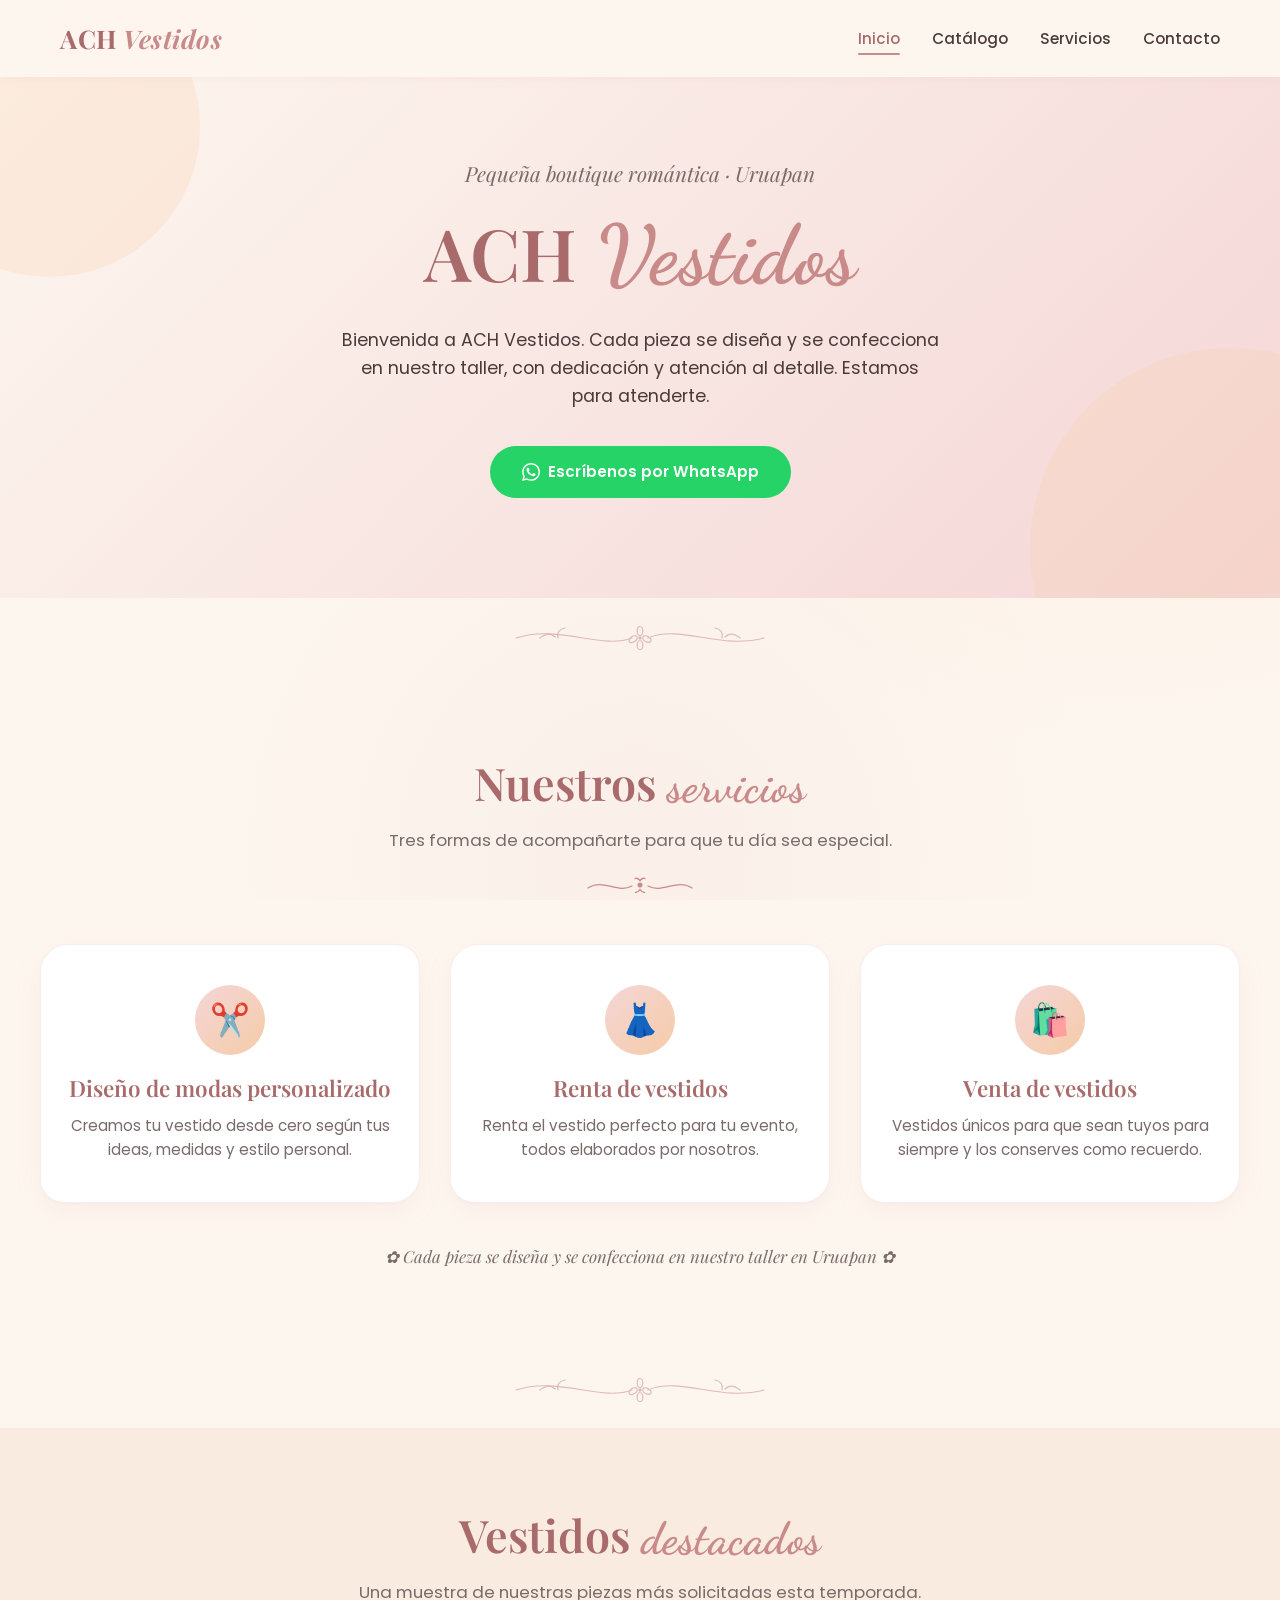
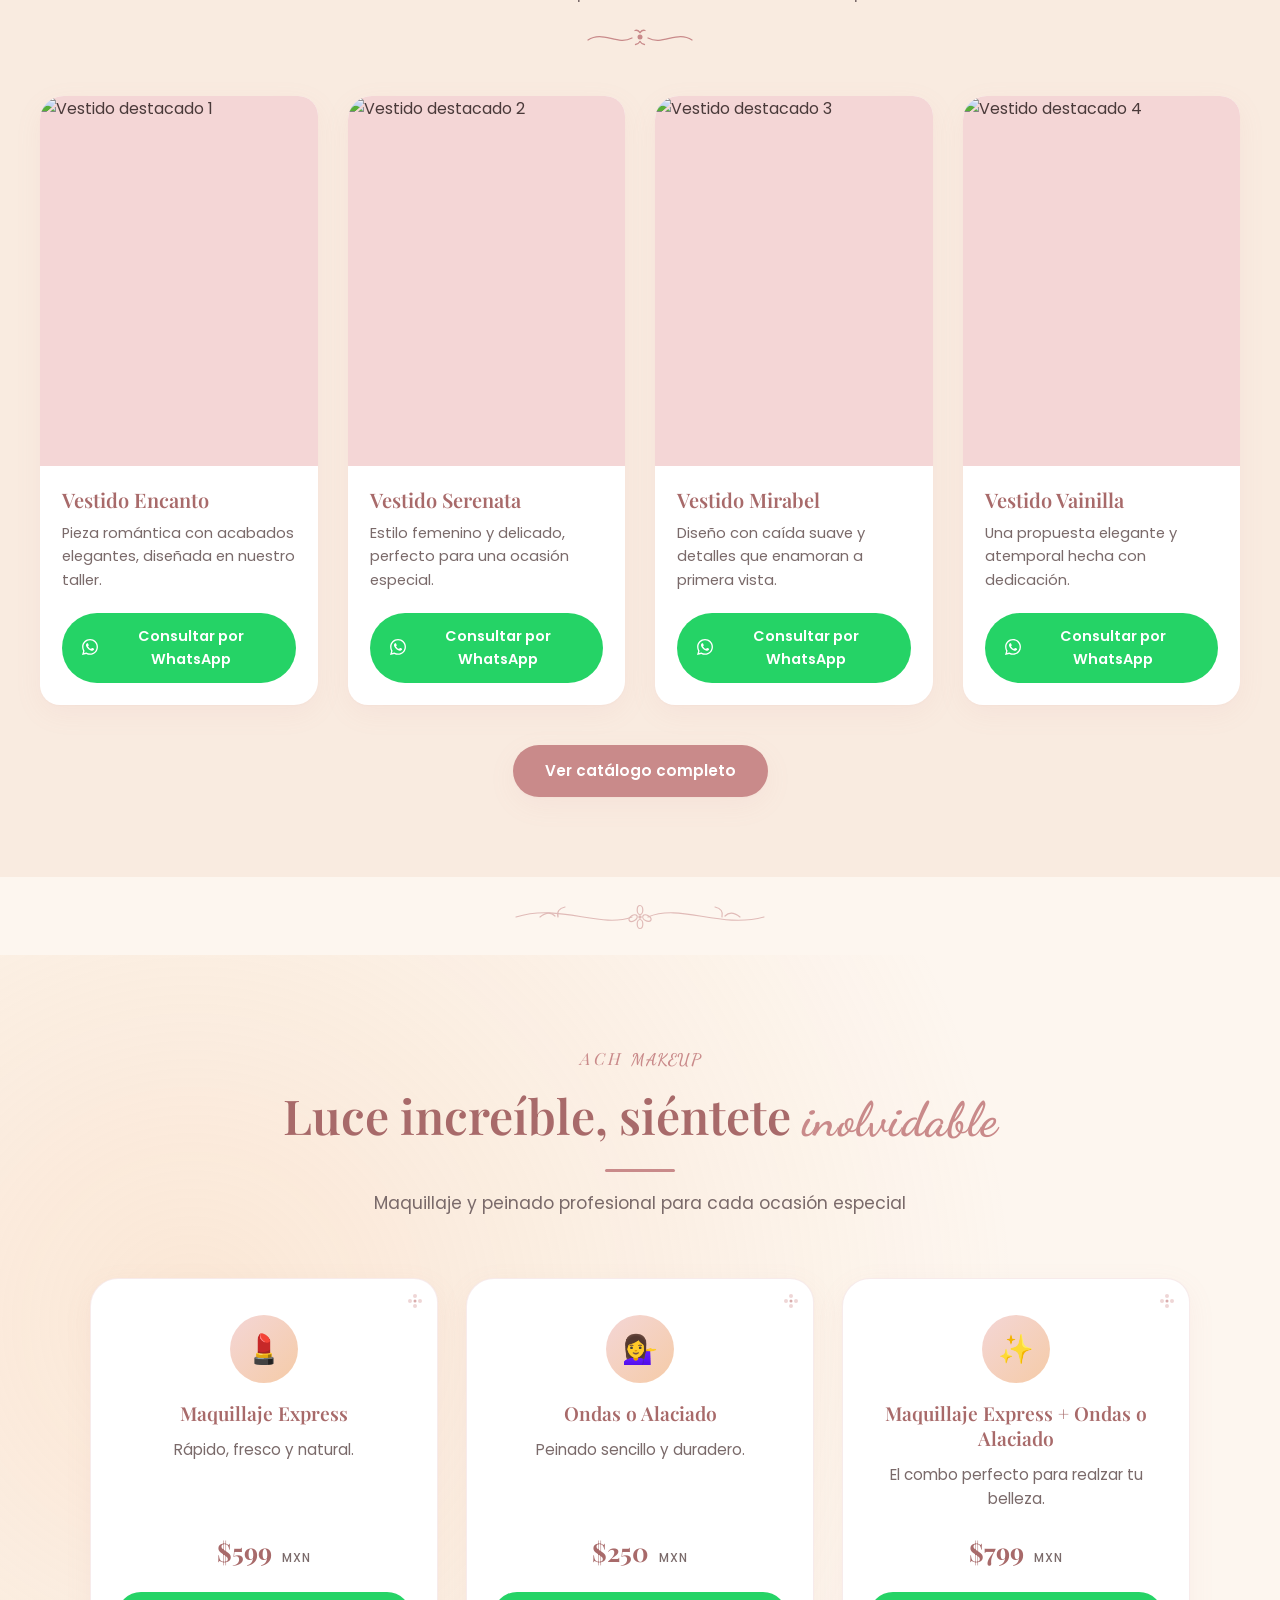
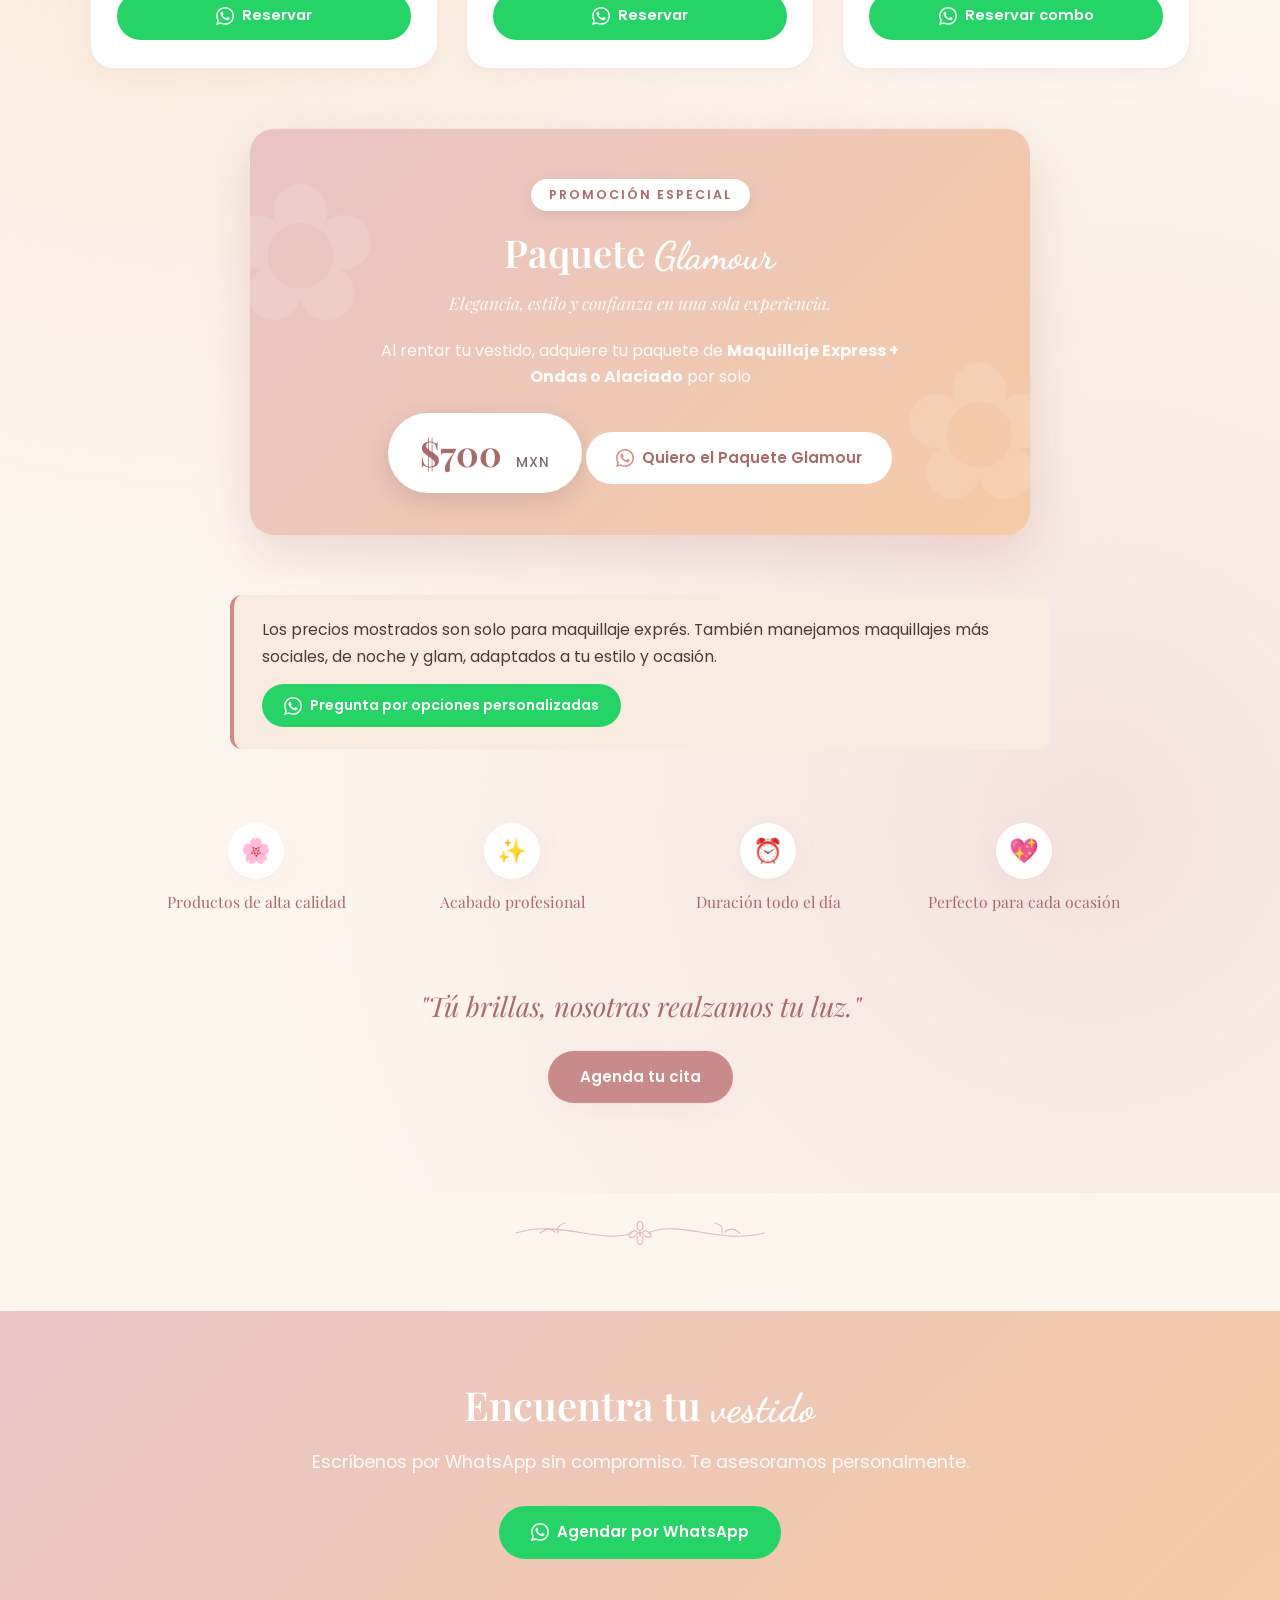
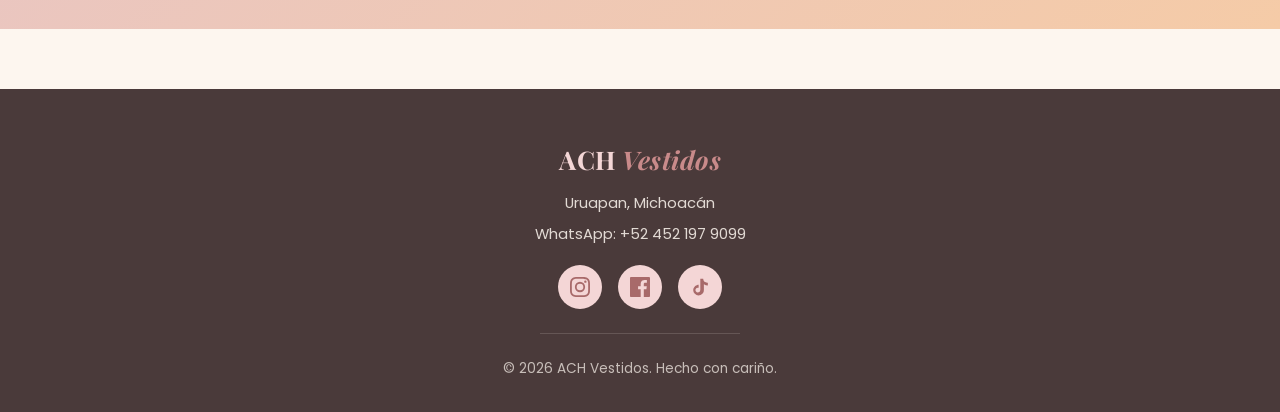
==== commit 3ec08e92: "Copy mas formal en espanol mexicano neutro" ====
--- a/index.html
+++ b/index.html
@@ -40,11 +40,11 @@
 
       <h1>ACH <span class="manuscrita">Vestidos</span></h1>
 
-      <!-- 💛 Edita aquí: bienvenida cálida (mantén el tono cercano) -->
+      <!-- 💛 Edita aquí: bienvenida (mantenla breve y formal) -->
       <p class="bienvenida">
-        Pasa, ponte cómoda. Aquí cada vestido se imagina, se dibuja y
-        se cose a mano — con tiempo, con cariño, pensando en una
-        persona y en un momento. Nos encantará conocer el tuyo.
+        Bienvenida a ACH Vestidos. Cada pieza se diseña y se confecciona
+        en nuestro taller, con dedicación y atención al detalle.
+        Estamos para atenderte.
       </p>
 
       <a class="btn btn-whatsapp" data-wa="cita">
@@ -62,8 +62,8 @@
   <section class="seccion">
     <div class="seccion-titulo">
       <!-- 💛 Edita aquí: título y frase de los servicios -->
-      <h2>Lo que hacemos <span class="manuscrita">contigo</span></h2>
-      <p>Tres formas de acompañarte en tu día — con calma, sin prisa, a tu medida.</p>
+      <h2>Nuestros <span class="manuscrita">servicios</span></h2>
+      <p>Tres formas de acompañarte para que tu día sea especial.</p>
     </div>
 
     <div class="servicios-grid">
@@ -88,7 +88,7 @@
 
     <!-- 💛 Edita aquí: frase decorativa bajo los servicios -->
     <p style="text-align:center; margin-top: 40px; max-width: 720px; margin-left:auto; margin-right:auto; color: var(--texto-suave); font-style: italic; font-family: var(--serif); font-size: 1.05rem;">
-      ✿ Cada pieza nace en nuestro taller, una a una, con sus tiempos ✿
+      ✿ Cada pieza se diseña y se confecciona en nuestro taller en Uruapan ✿
     </p>
   </section>
 
@@ -103,8 +103,8 @@
   <section class="seccion" style="background: var(--crema-oscuro);">
     <div class="seccion-titulo">
       <!-- 💛 Edita aquí: título de la sección destacados -->
-      <h2>Vestidos <span class="manuscrita">favoritos</span></h2>
-      <p>Una pequeña muestra de las piezas que nos tienen enamoradas esta temporada.</p>
+      <h2>Vestidos <span class="manuscrita">destacados</span></h2>
+      <p>Una muestra de nuestras piezas más solicitadas esta temporada.</p>
     </div>
 
     <div class="vestidos-grid">
@@ -292,8 +292,8 @@
        ============================================ -->
   <section class="cta">
     <!-- 💛 Edita aquí: frase del cierre -->
-    <h2>Vení a buscar el <span class="manuscrita">tuyo</span></h2>
-    <p>Mándanos un mensaje, sin compromiso. Aquí siempre hay café y tiempo para charlar.</p>
+    <h2>Encuentra tu <span class="manuscrita">vestido</span></h2>
+    <p>Escríbenos por WhatsApp sin compromiso. Te asesoramos personalmente.</p>
     <a class="btn btn-whatsapp" data-wa="cita">
       Agendar por WhatsApp
     </a>
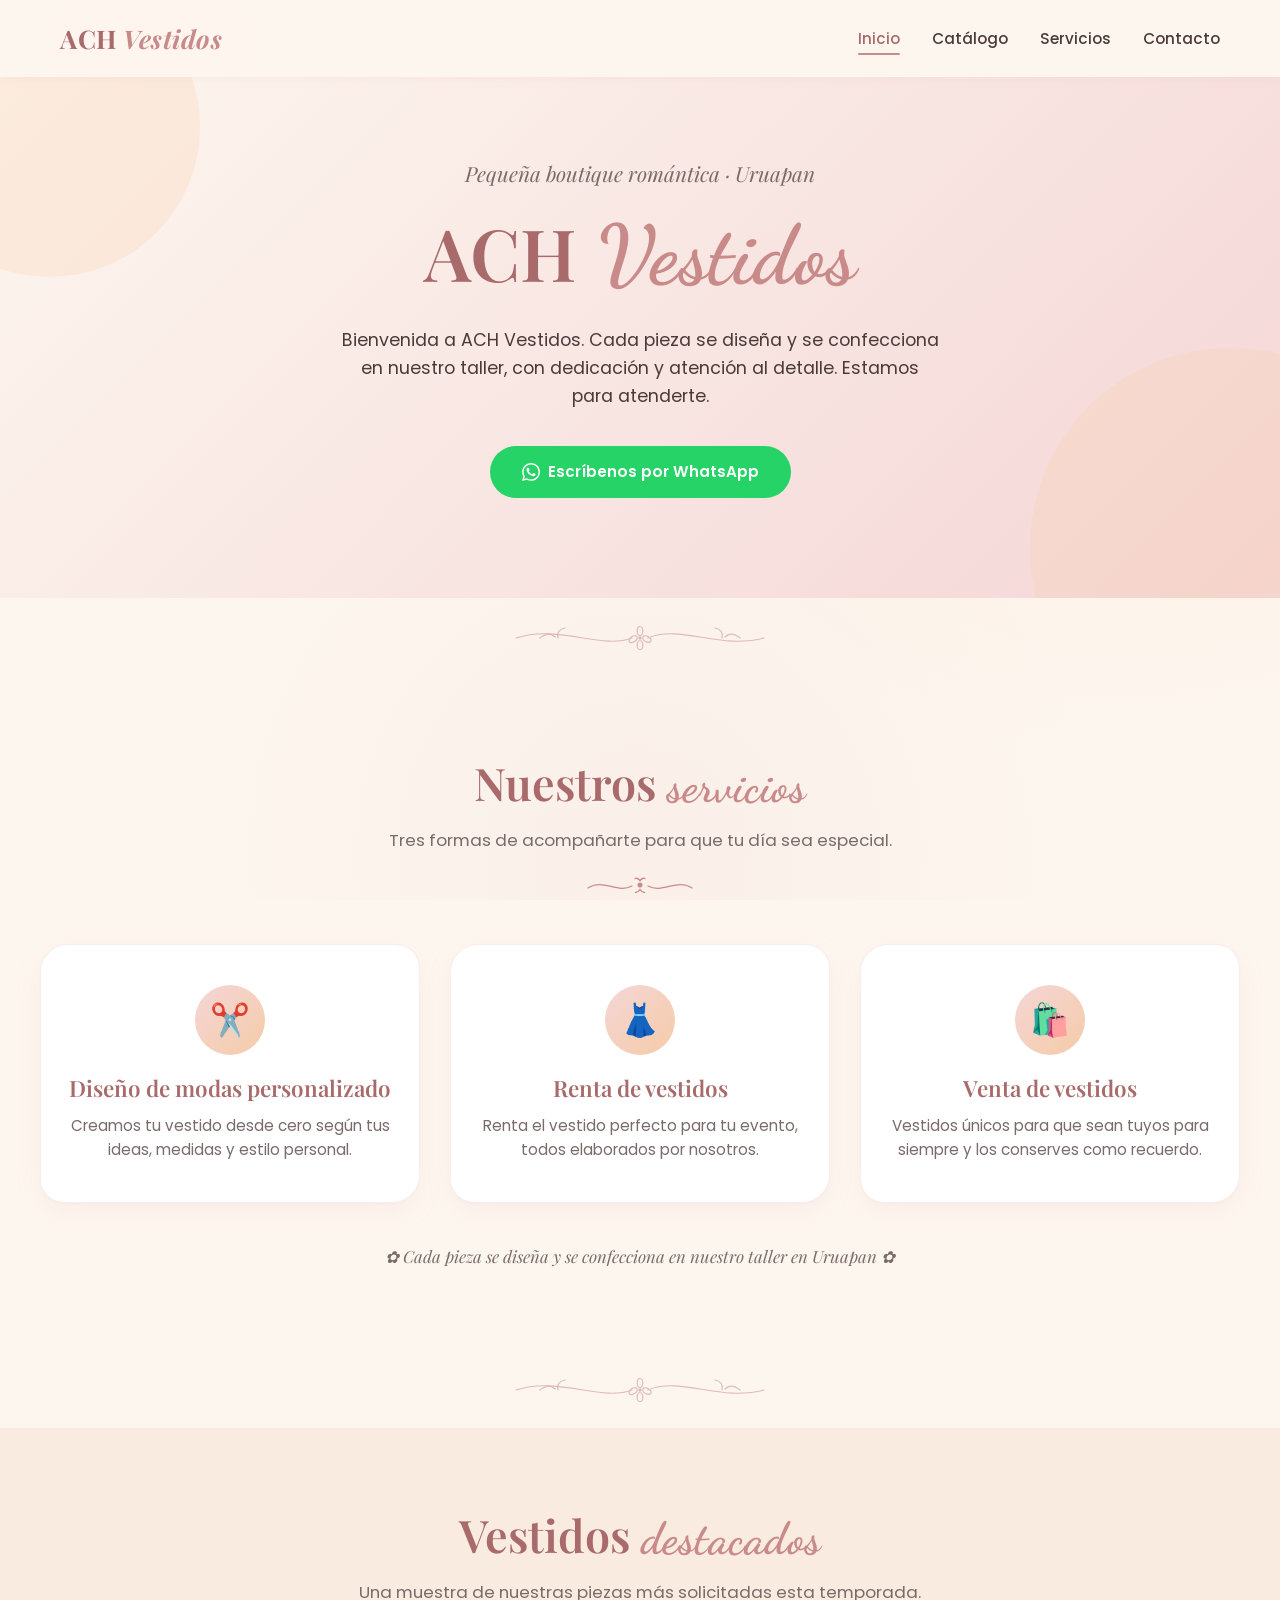
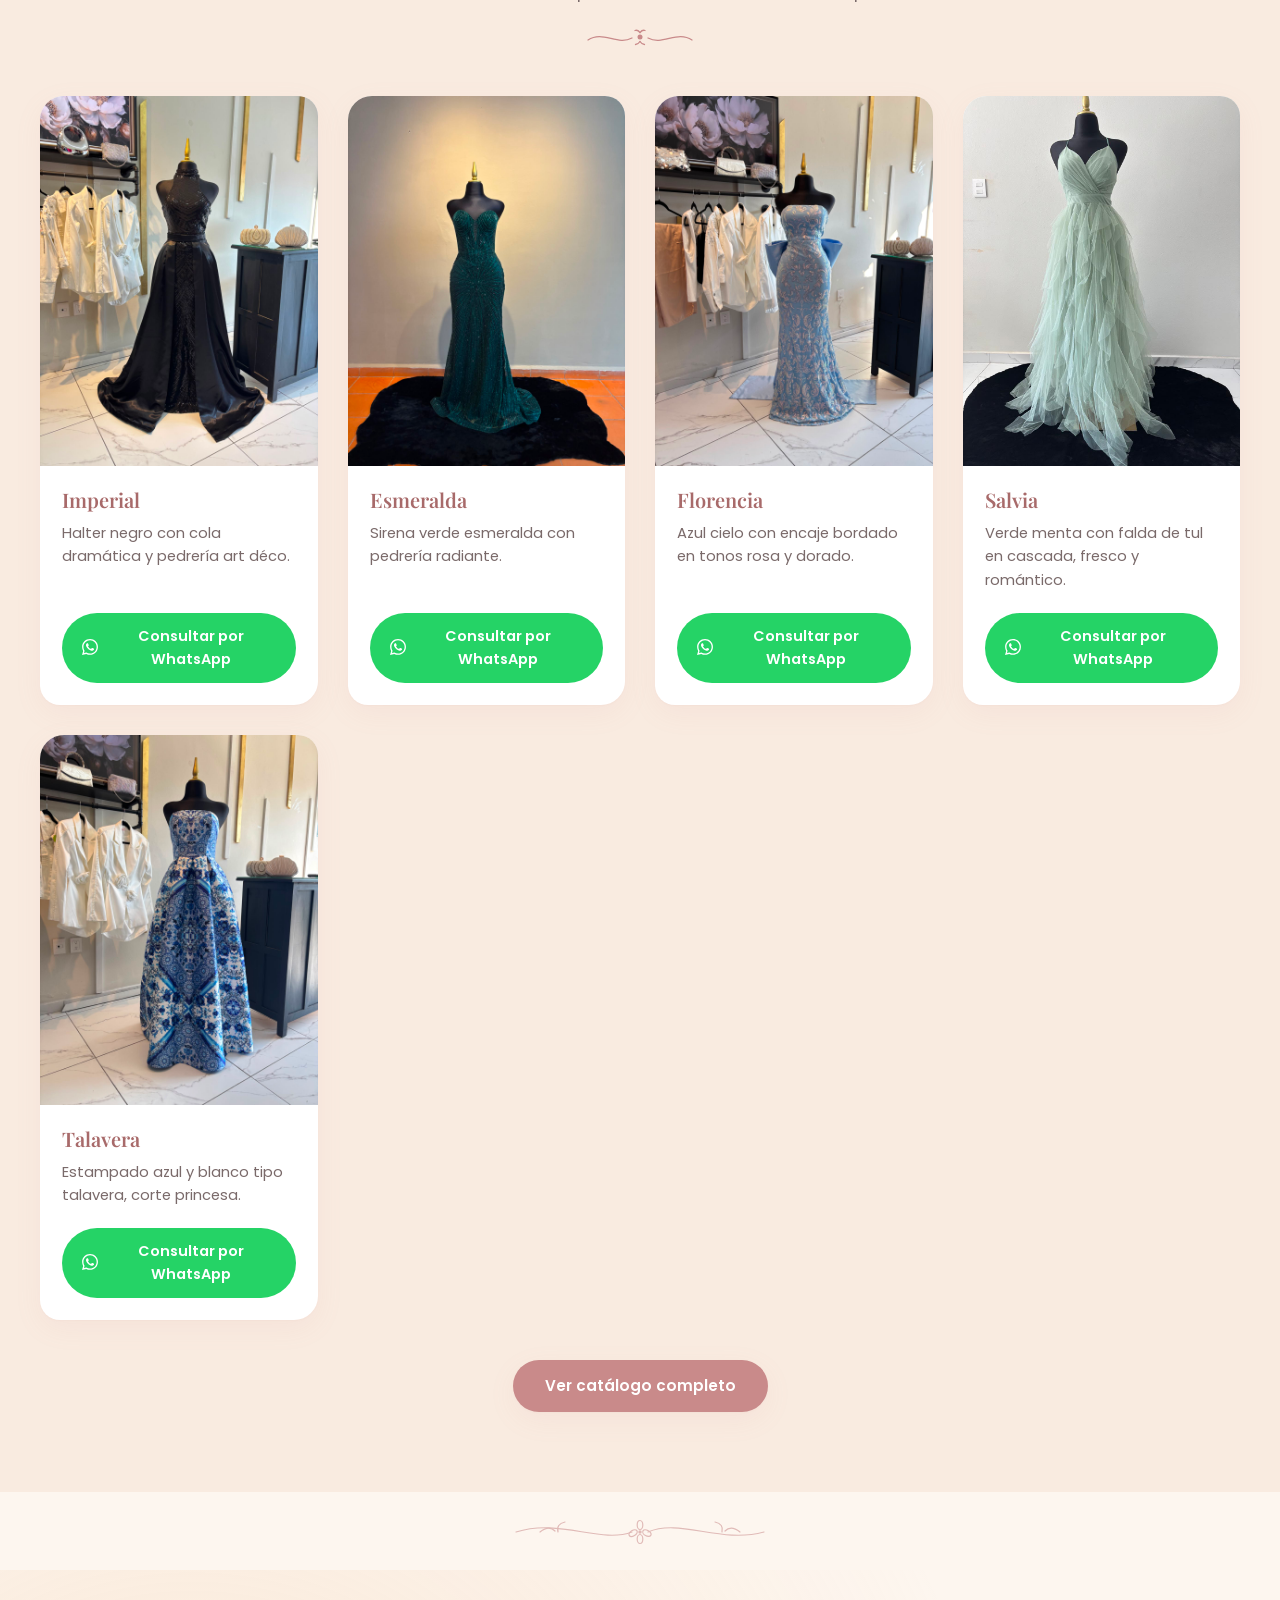
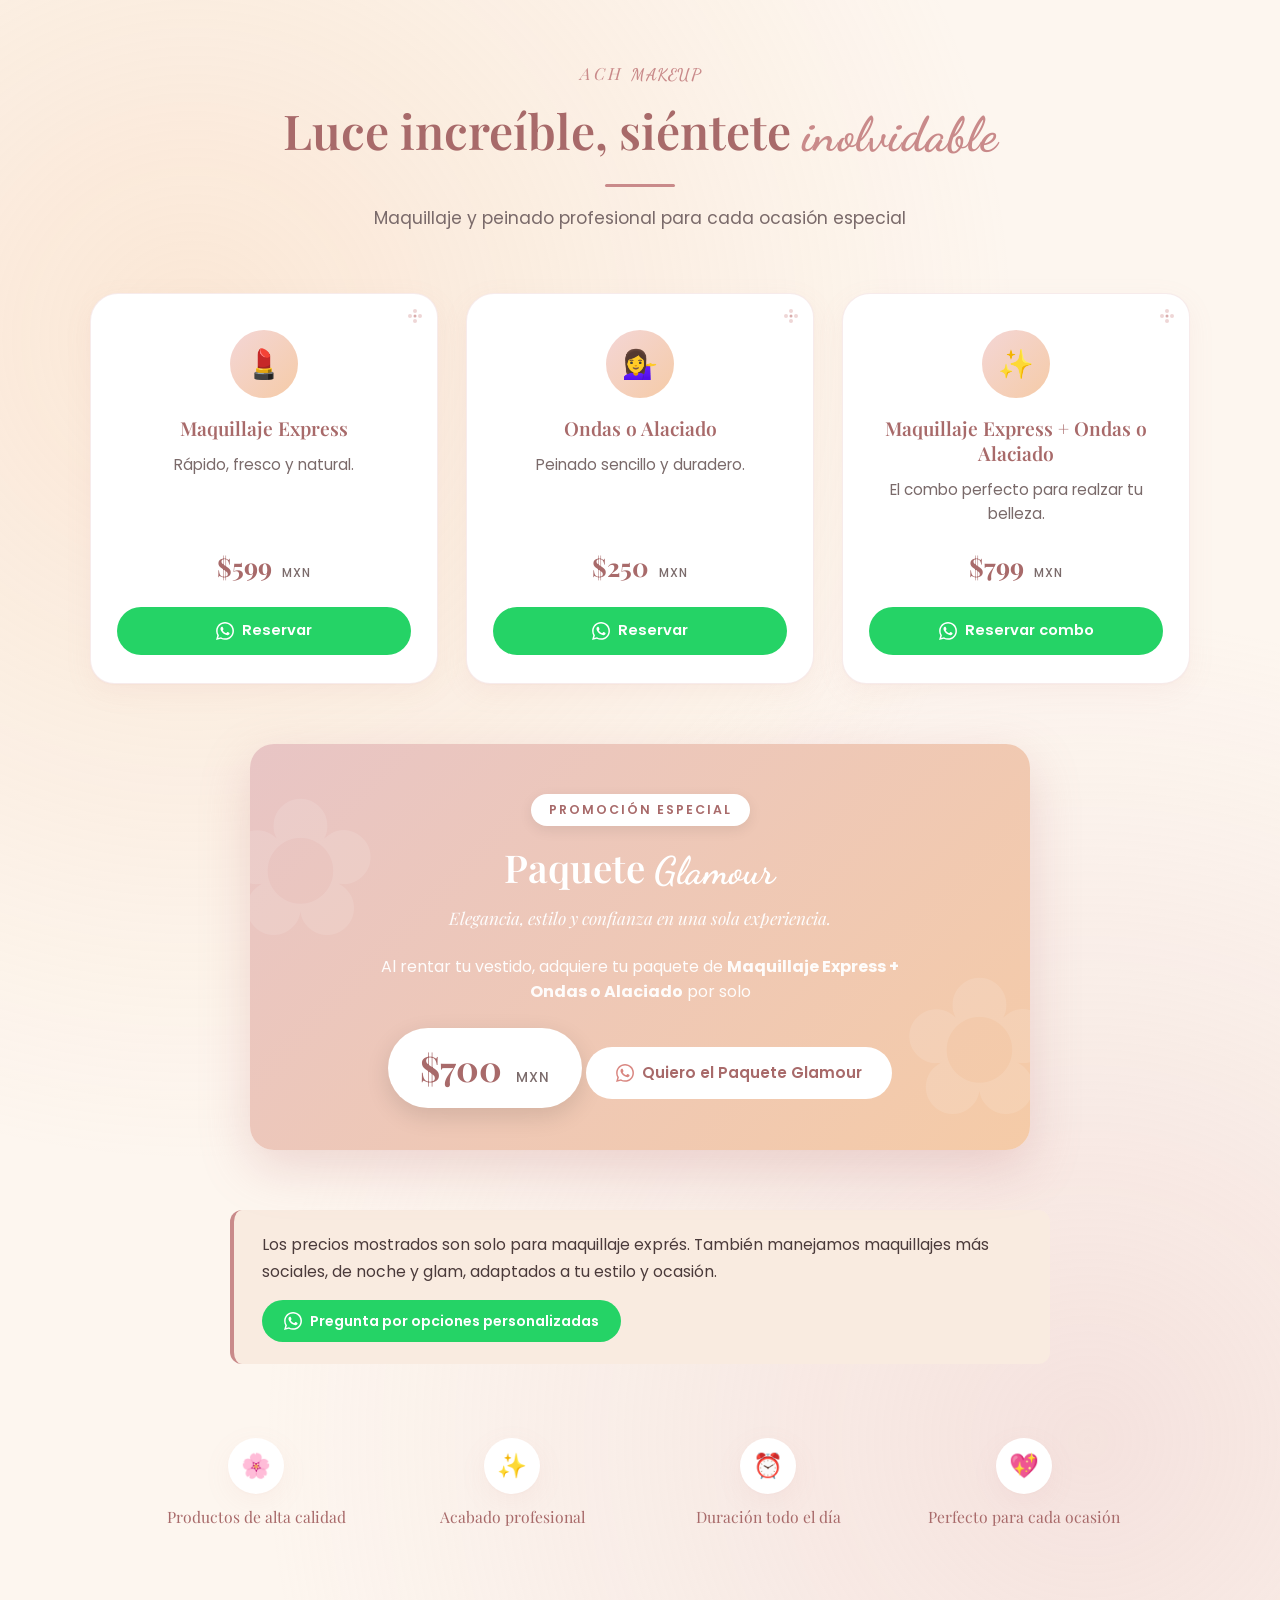
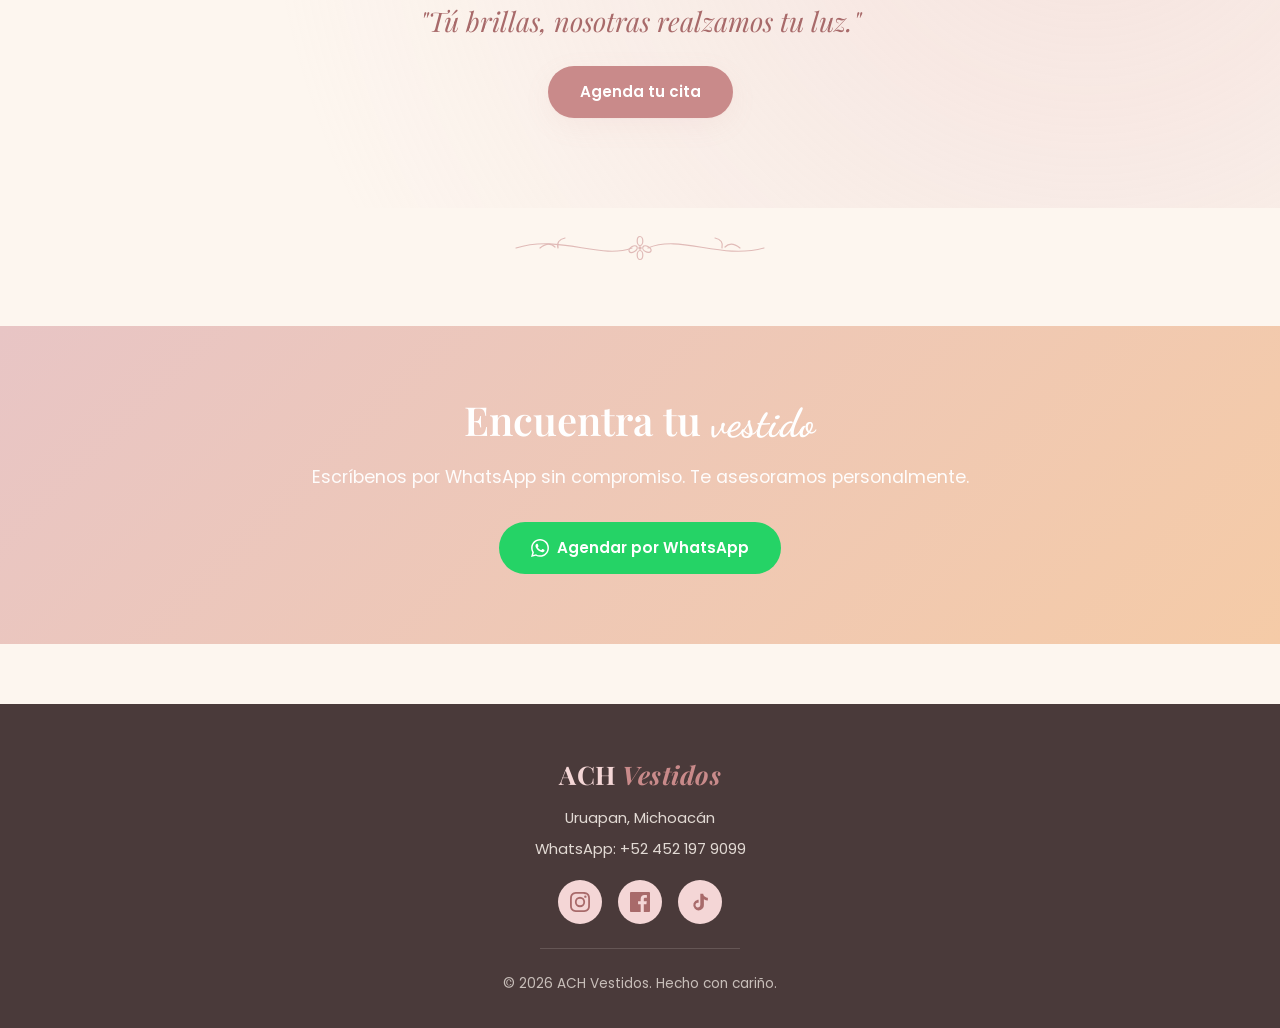
==== commit bfc927bb: "Inicio: 5 vestidos destacados reales en lugar de placeholders" ====
--- a/index.html
+++ b/index.html
@@ -109,61 +109,78 @@
 
     <div class="vestidos-grid">
 
-      <!-- VESTIDO DESTACADO 1 -->
-      <article class="vestido-card">
-        <img class="vestido-imagen"
-             src="imagenes/destacado-1.jpg"
-             onerror="this.onerror=null;this.src='https://placehold.co/600x800/f4d6d6/c98a8a?text=Vestido+1'"
-             alt="Vestido destacado 1" />
-        <div class="vestido-info">
-          <h3>Vestido Encanto</h3>
-          <p>Pieza romántica con acabados elegantes, diseñada en nuestro taller.</p>
-          <a class="btn btn-whatsapp" data-wa="destacado" data-vestido="Encanto">
-            Consultar por WhatsApp
-          </a>
-        </div>
-      </article>
-
-      <!-- VESTIDO DESTACADO 2 -->
-      <article class="vestido-card">
-        <img class="vestido-imagen"
-             src="imagenes/destacado-2.jpg"
-             onerror="this.onerror=null;this.src='https://placehold.co/600x800/f5cba7/a86a6a?text=Vestido+2'"
-             alt="Vestido destacado 2" />
-        <div class="vestido-info">
-          <h3>Vestido Serenata</h3>
-          <p>Estilo femenino y delicado, perfecto para una ocasión especial.</p>
-          <a class="btn btn-whatsapp" data-wa="destacado" data-vestido="Serenata">
-            Consultar por WhatsApp
-          </a>
-        </div>
-      </article>
-
-      <!-- VESTIDO DESTACADO 3 -->
-      <article class="vestido-card">
-        <img class="vestido-imagen"
-             src="imagenes/destacado-3.jpg"
-             onerror="this.onerror=null;this.src='https://placehold.co/600x800/e8c5c5/a86a6a?text=Vestido+3'"
-             alt="Vestido destacado 3" />
-        <div class="vestido-info">
-          <h3>Vestido Mirabel</h3>
-          <p>Diseño con caída suave y detalles que enamoran a primera vista.</p>
-          <a class="btn btn-whatsapp" data-wa="destacado" data-vestido="Mirabel">
-            Consultar por WhatsApp
-          </a>
-        </div>
-      </article>
-
-      <!-- VESTIDO DESTACADO 4 -->
-      <article class="vestido-card">
-        <img class="vestido-imagen"
-             src="imagenes/destacado-4.jpg"
-             onerror="this.onerror=null;this.src='https://placehold.co/600x800/fdf6ef/c98a8a?text=Vestido+4'"
-             alt="Vestido destacado 4" />
-        <div class="vestido-info">
-          <h3>Vestido Vainilla</h3>
-          <p>Una propuesta elegante y atemporal hecha con dedicación.</p>
-          <a class="btn btn-whatsapp" data-wa="destacado" data-vestido="Vainilla">
+      <!-- 💛 5 vestidos destacados (cámbialos editando los <h3>, <p> y src) -->
+
+      <!-- DESTACADO 1 - Imperial -->
+      <article class="vestido-card">
+        <img class="vestido-imagen"
+             src="imagenes/vestido-4.jpg"
+             onerror="this.onerror=null;this.src='https://placehold.co/600x800/f4d6d6/c98a8a?text=Imperial'"
+             alt="Vestido Imperial" />
+        <div class="vestido-info">
+          <h3>Imperial</h3>
+          <p>Halter negro con cola dramática y pedrería art déco.</p>
+          <a class="btn btn-whatsapp" data-wa="destacado" data-vestido="Imperial">
+            Consultar por WhatsApp
+          </a>
+        </div>
+      </article>
+
+      <!-- DESTACADO 2 - Esmeralda -->
+      <article class="vestido-card">
+        <img class="vestido-imagen"
+             src="imagenes/vestido-1.jpg"
+             onerror="this.onerror=null;this.src='https://placehold.co/600x800/f5cba7/a86a6a?text=Esmeralda'"
+             alt="Vestido Esmeralda" />
+        <div class="vestido-info">
+          <h3>Esmeralda</h3>
+          <p>Sirena verde esmeralda con pedrería radiante.</p>
+          <a class="btn btn-whatsapp" data-wa="destacado" data-vestido="Esmeralda">
+            Consultar por WhatsApp
+          </a>
+        </div>
+      </article>
+
+      <!-- DESTACADO 3 - Florencia -->
+      <article class="vestido-card">
+        <img class="vestido-imagen"
+             src="imagenes/vestido-10.jpg"
+             onerror="this.onerror=null;this.src='https://placehold.co/600x800/e8c5c5/a86a6a?text=Florencia'"
+             alt="Vestido Florencia" />
+        <div class="vestido-info">
+          <h3>Florencia</h3>
+          <p>Azul cielo con encaje bordado en tonos rosa y dorado.</p>
+          <a class="btn btn-whatsapp" data-wa="destacado" data-vestido="Florencia">
+            Consultar por WhatsApp
+          </a>
+        </div>
+      </article>
+
+      <!-- DESTACADO 4 - Salvia -->
+      <article class="vestido-card">
+        <img class="vestido-imagen"
+             src="imagenes/vestido-5.jpg"
+             onerror="this.onerror=null;this.src='https://placehold.co/600x800/fdf6ef/c98a8a?text=Salvia'"
+             alt="Vestido Salvia" />
+        <div class="vestido-info">
+          <h3>Salvia</h3>
+          <p>Verde menta con falda de tul en cascada, fresco y romántico.</p>
+          <a class="btn btn-whatsapp" data-wa="destacado" data-vestido="Salvia">
+            Consultar por WhatsApp
+          </a>
+        </div>
+      </article>
+
+      <!-- DESTACADO 5 - Talavera -->
+      <article class="vestido-card">
+        <img class="vestido-imagen"
+             src="imagenes/vestido-8.jpg"
+             onerror="this.onerror=null;this.src='https://placehold.co/600x800/f4d6d6/a86a6a?text=Talavera'"
+             alt="Vestido Talavera" />
+        <div class="vestido-info">
+          <h3>Talavera</h3>
+          <p>Estampado azul y blanco tipo talavera, corte princesa.</p>
+          <a class="btn btn-whatsapp" data-wa="destacado" data-vestido="Talavera">
             Consultar por WhatsApp
           </a>
         </div>
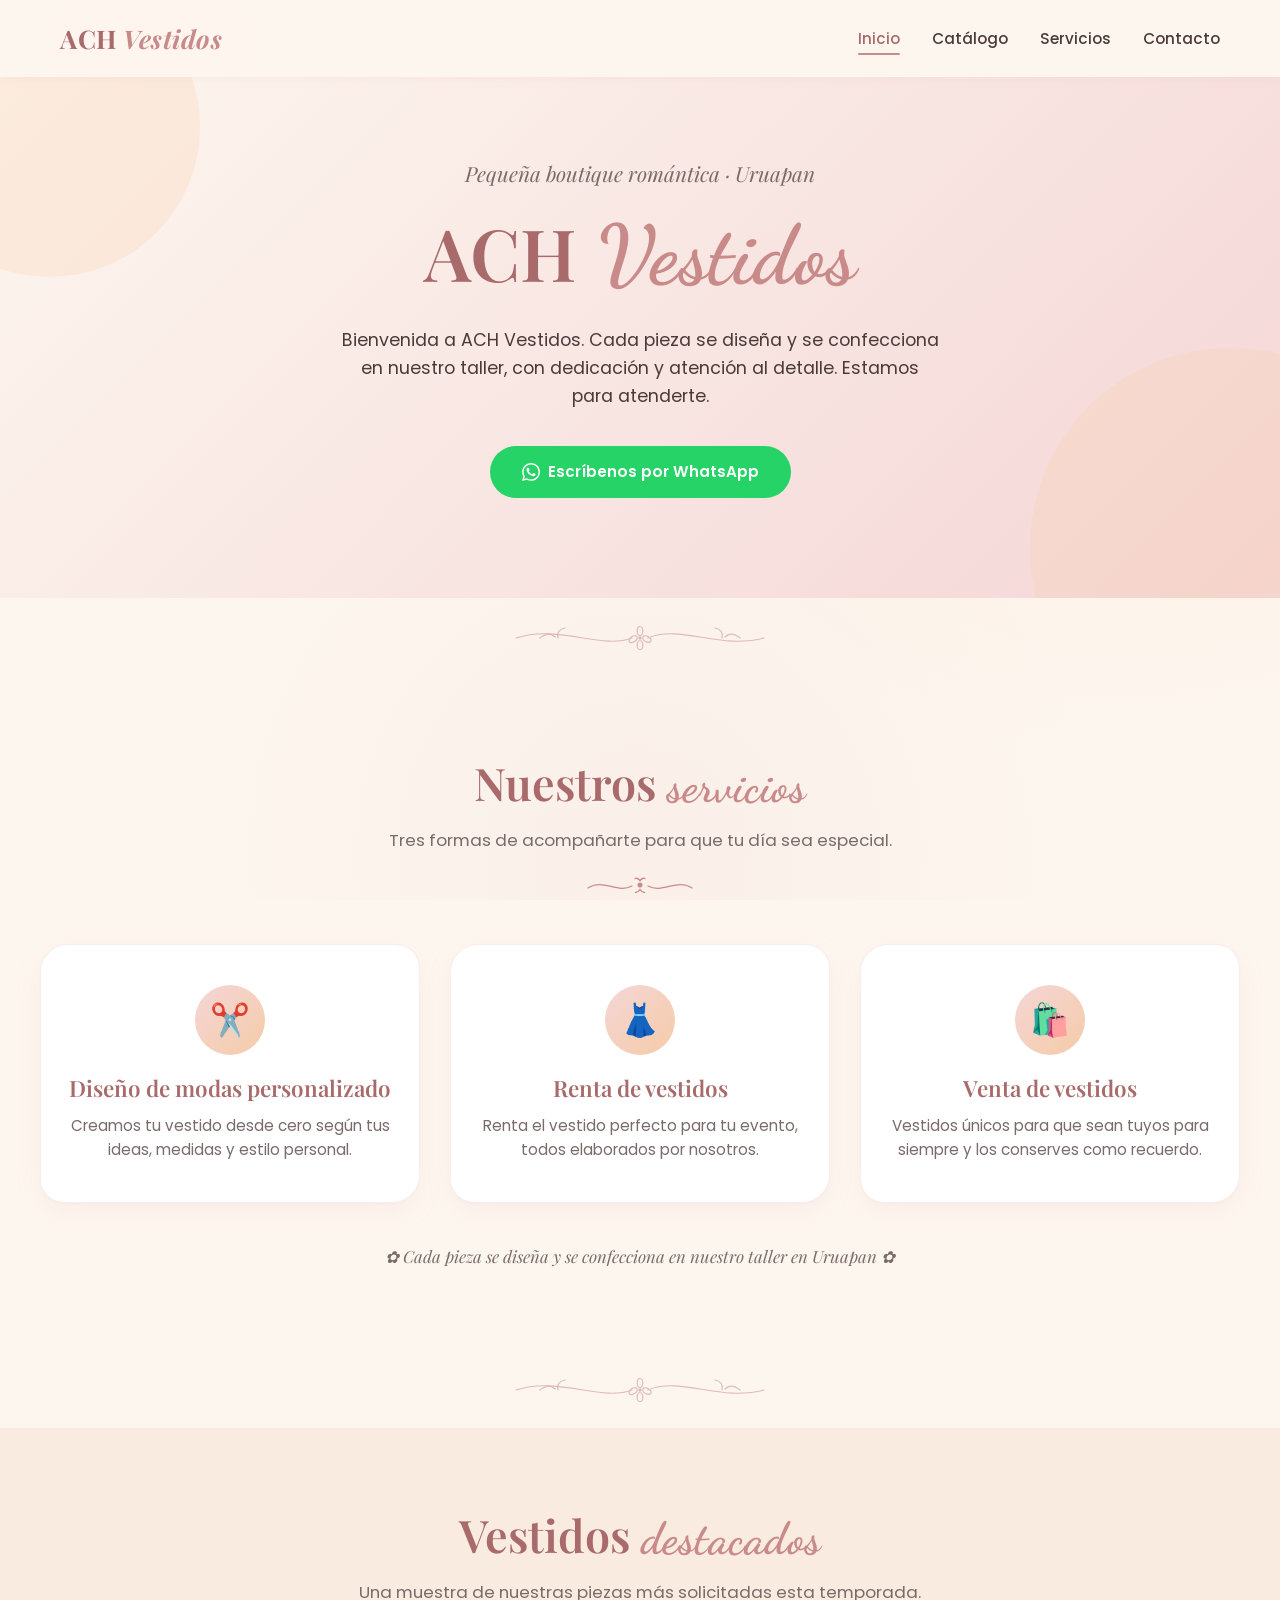
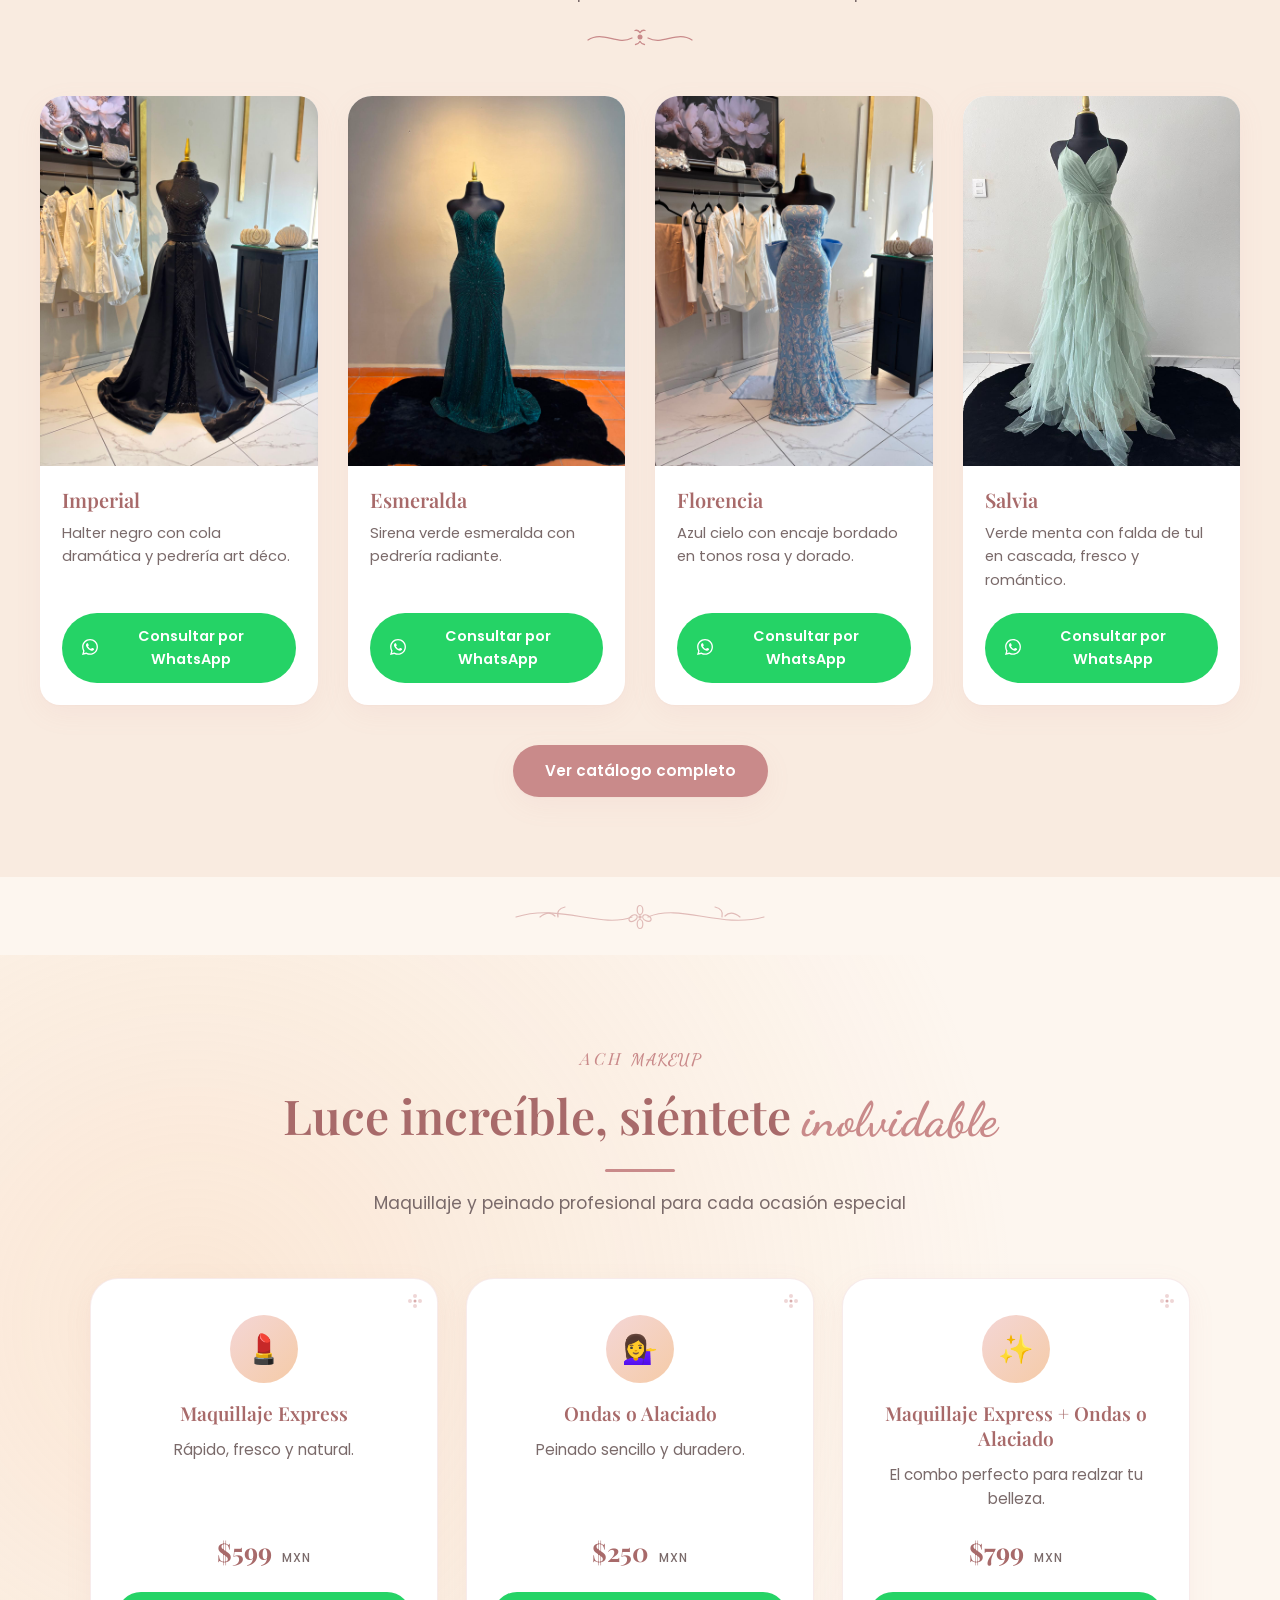
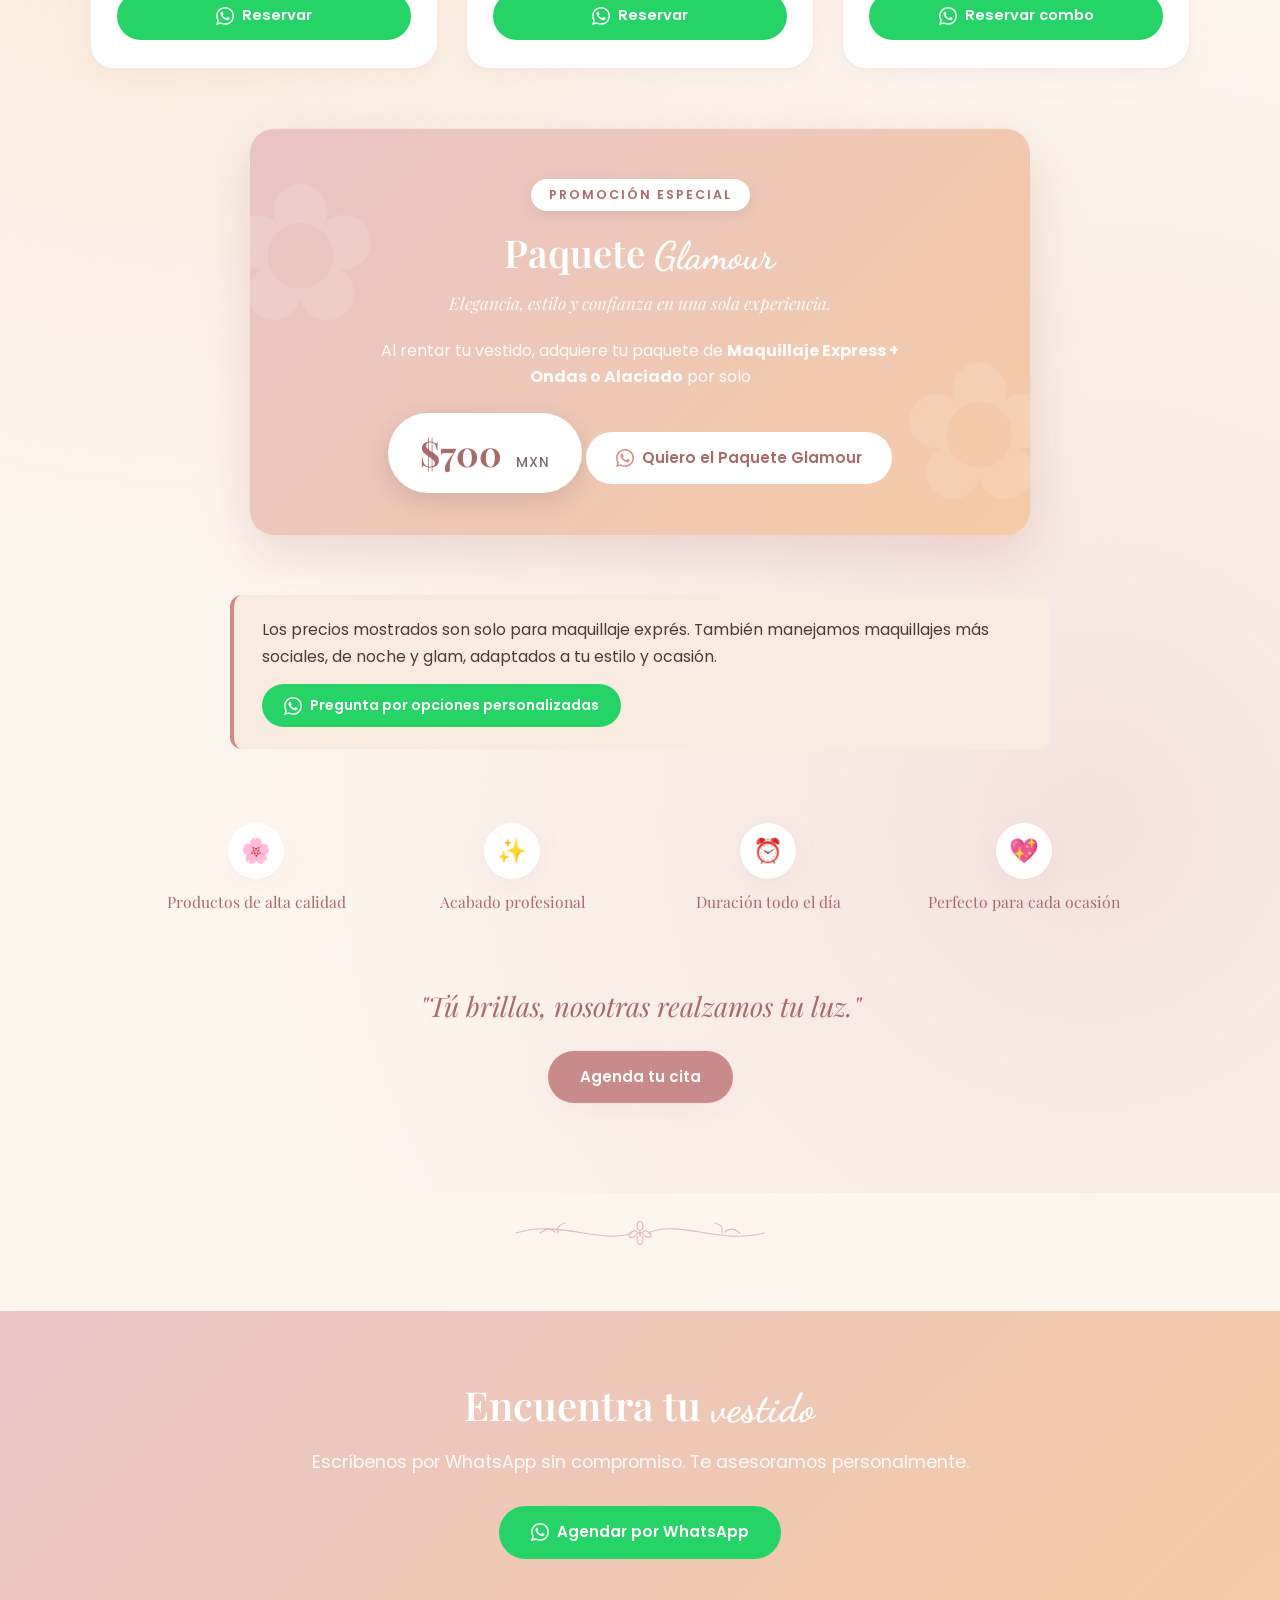
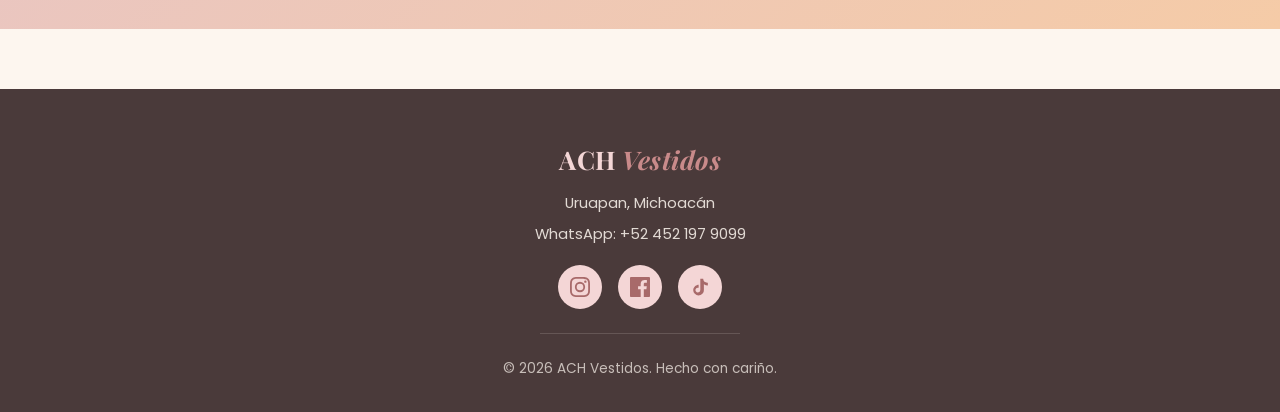
==== commit ae610abe: "Inicio: 4 vestidos destacados (sin Talavera)" ====
--- a/index.html
+++ b/index.html
@@ -166,21 +166,6 @@
           <h3>Salvia</h3>
           <p>Verde menta con falda de tul en cascada, fresco y romántico.</p>
           <a class="btn btn-whatsapp" data-wa="destacado" data-vestido="Salvia">
-            Consultar por WhatsApp
-          </a>
-        </div>
-      </article>
-
-      <!-- DESTACADO 5 - Talavera -->
-      <article class="vestido-card">
-        <img class="vestido-imagen"
-             src="imagenes/vestido-8.jpg"
-             onerror="this.onerror=null;this.src='https://placehold.co/600x800/f4d6d6/a86a6a?text=Talavera'"
-             alt="Vestido Talavera" />
-        <div class="vestido-info">
-          <h3>Talavera</h3>
-          <p>Estampado azul y blanco tipo talavera, corte princesa.</p>
-          <a class="btn btn-whatsapp" data-wa="destacado" data-vestido="Talavera">
             Consultar por WhatsApp
           </a>
         </div>
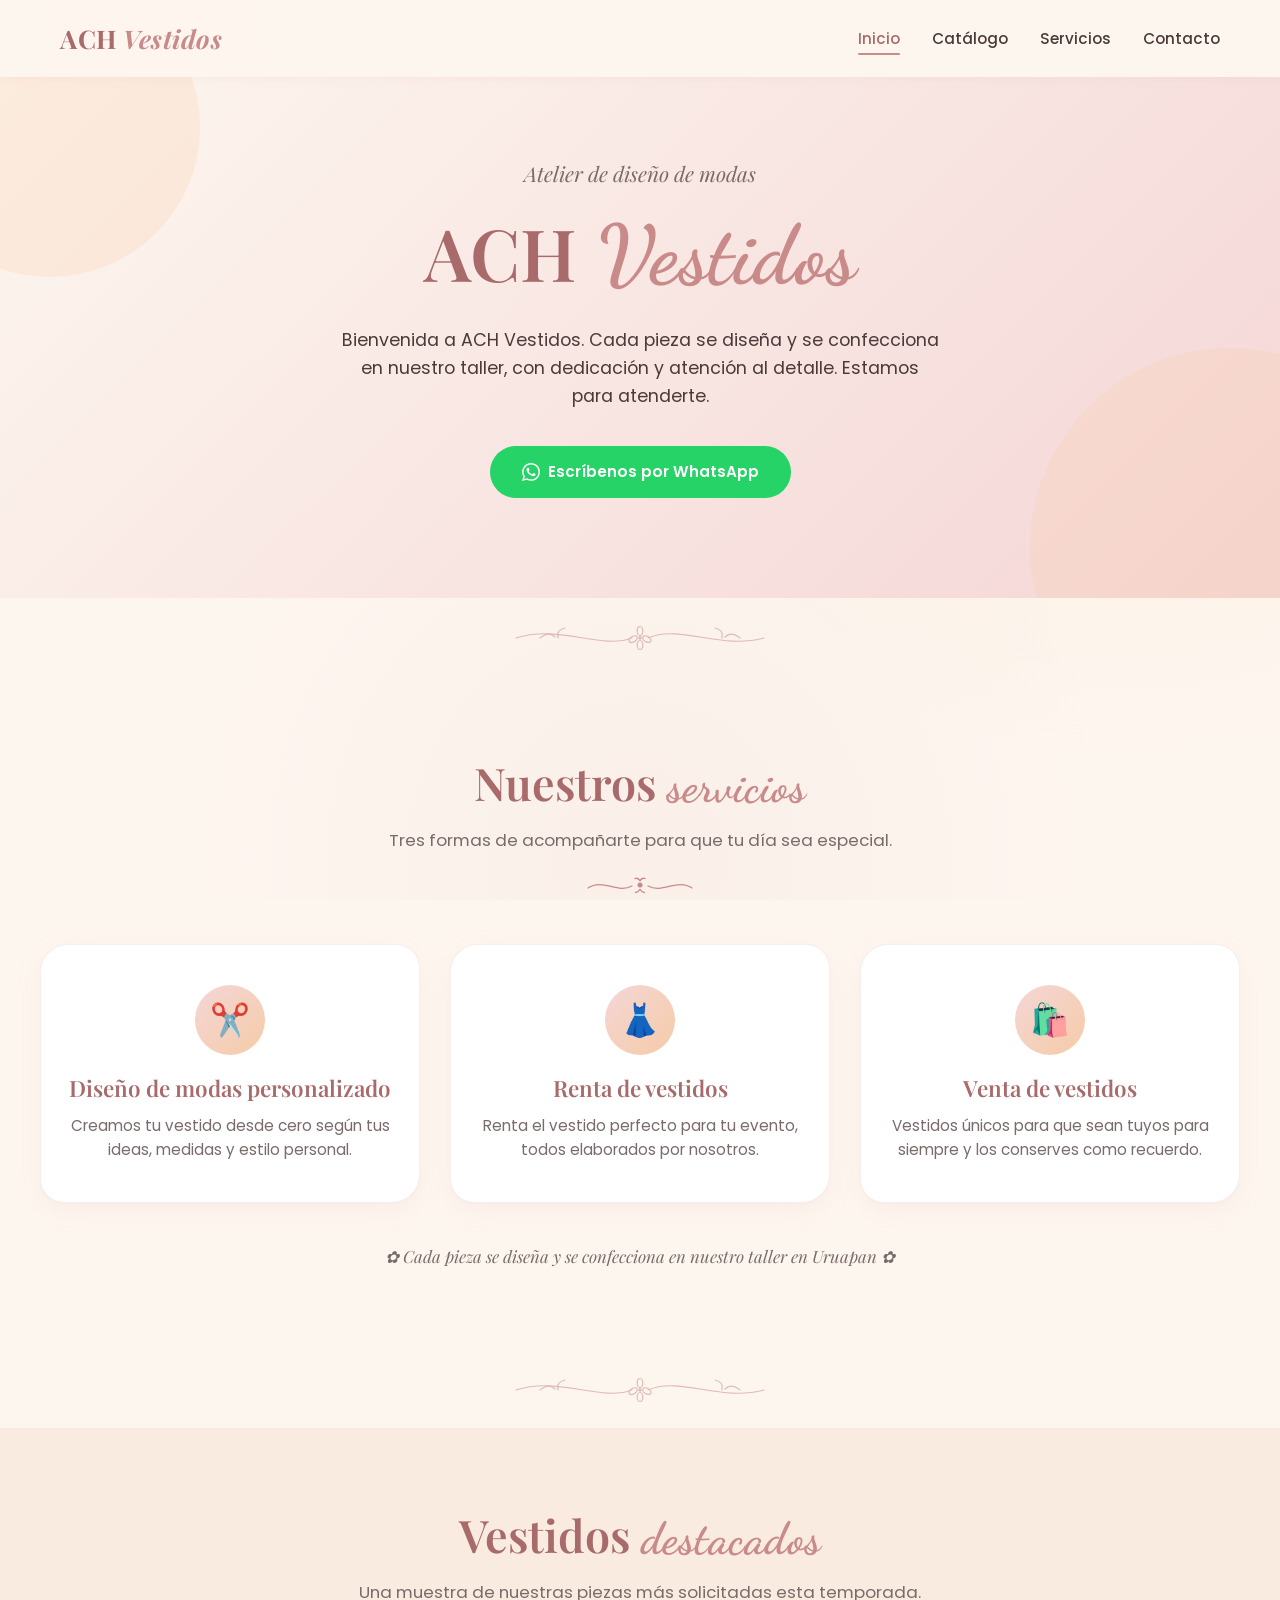
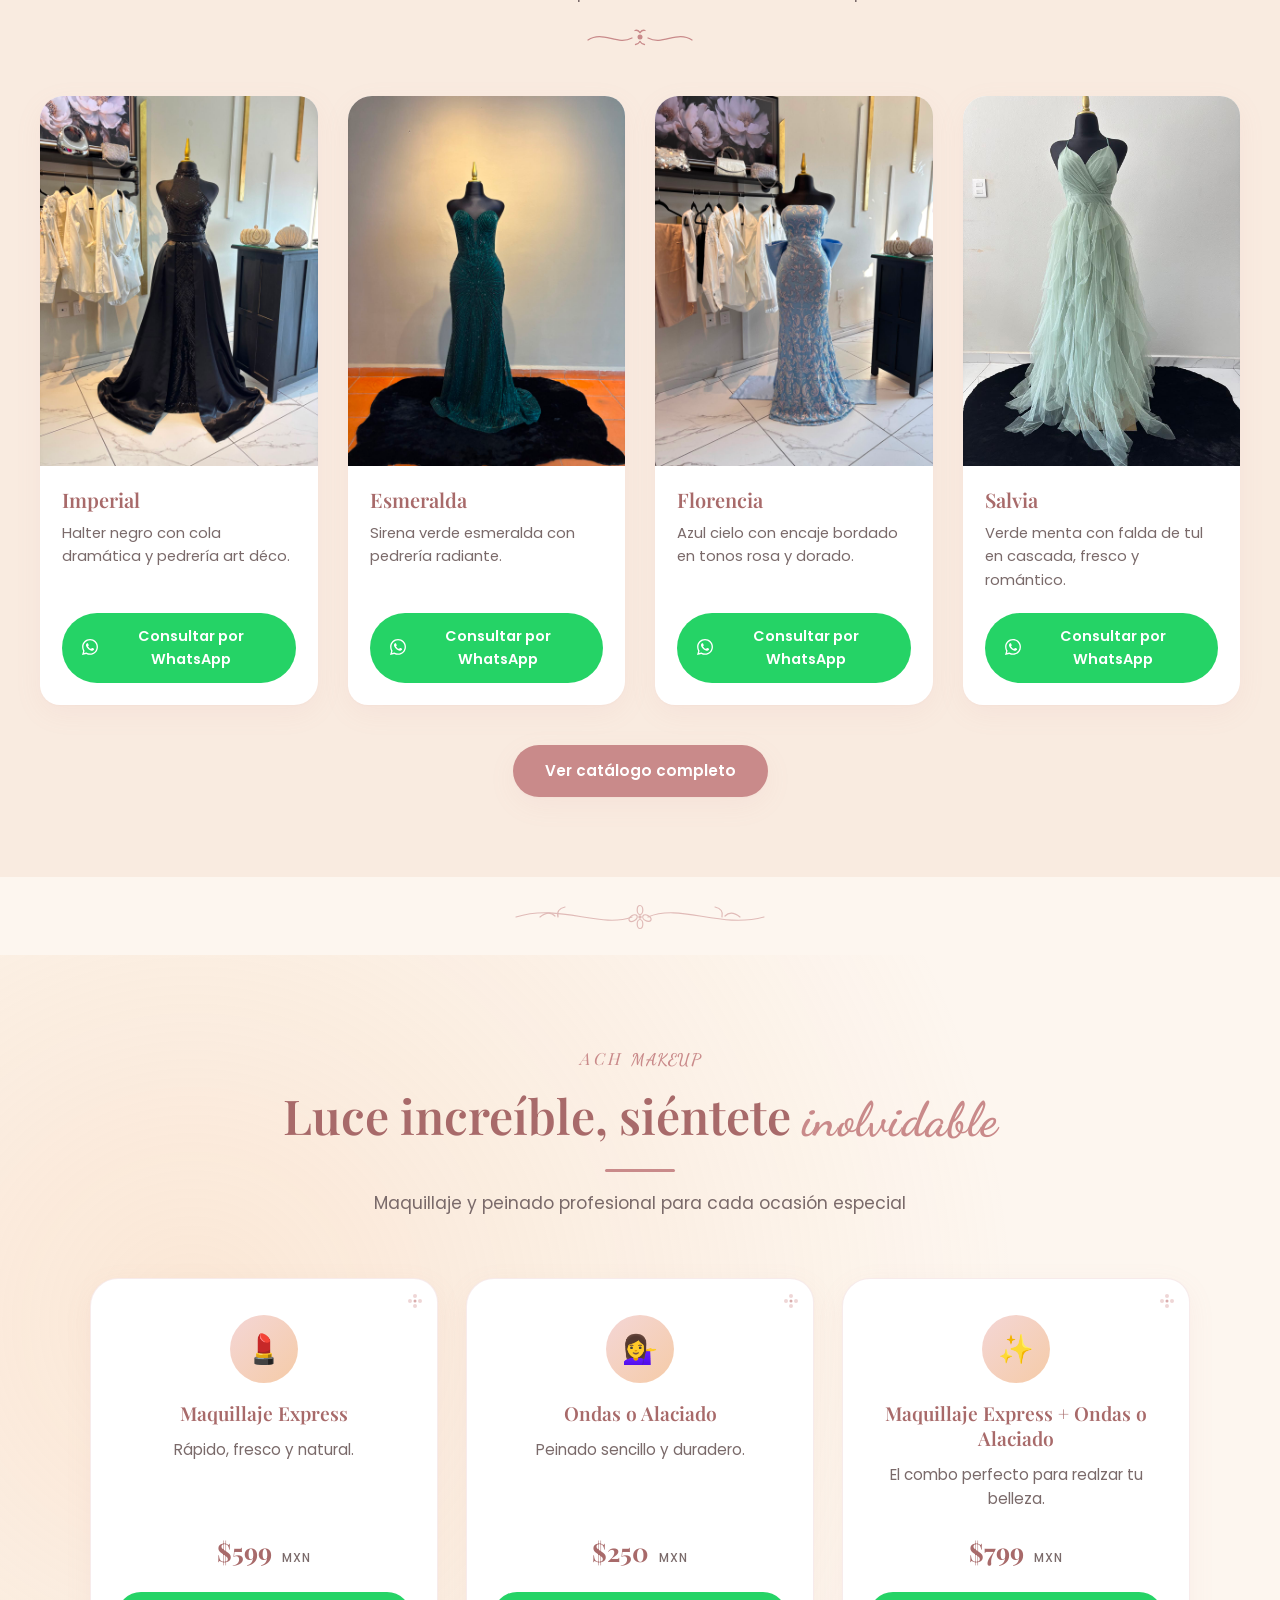
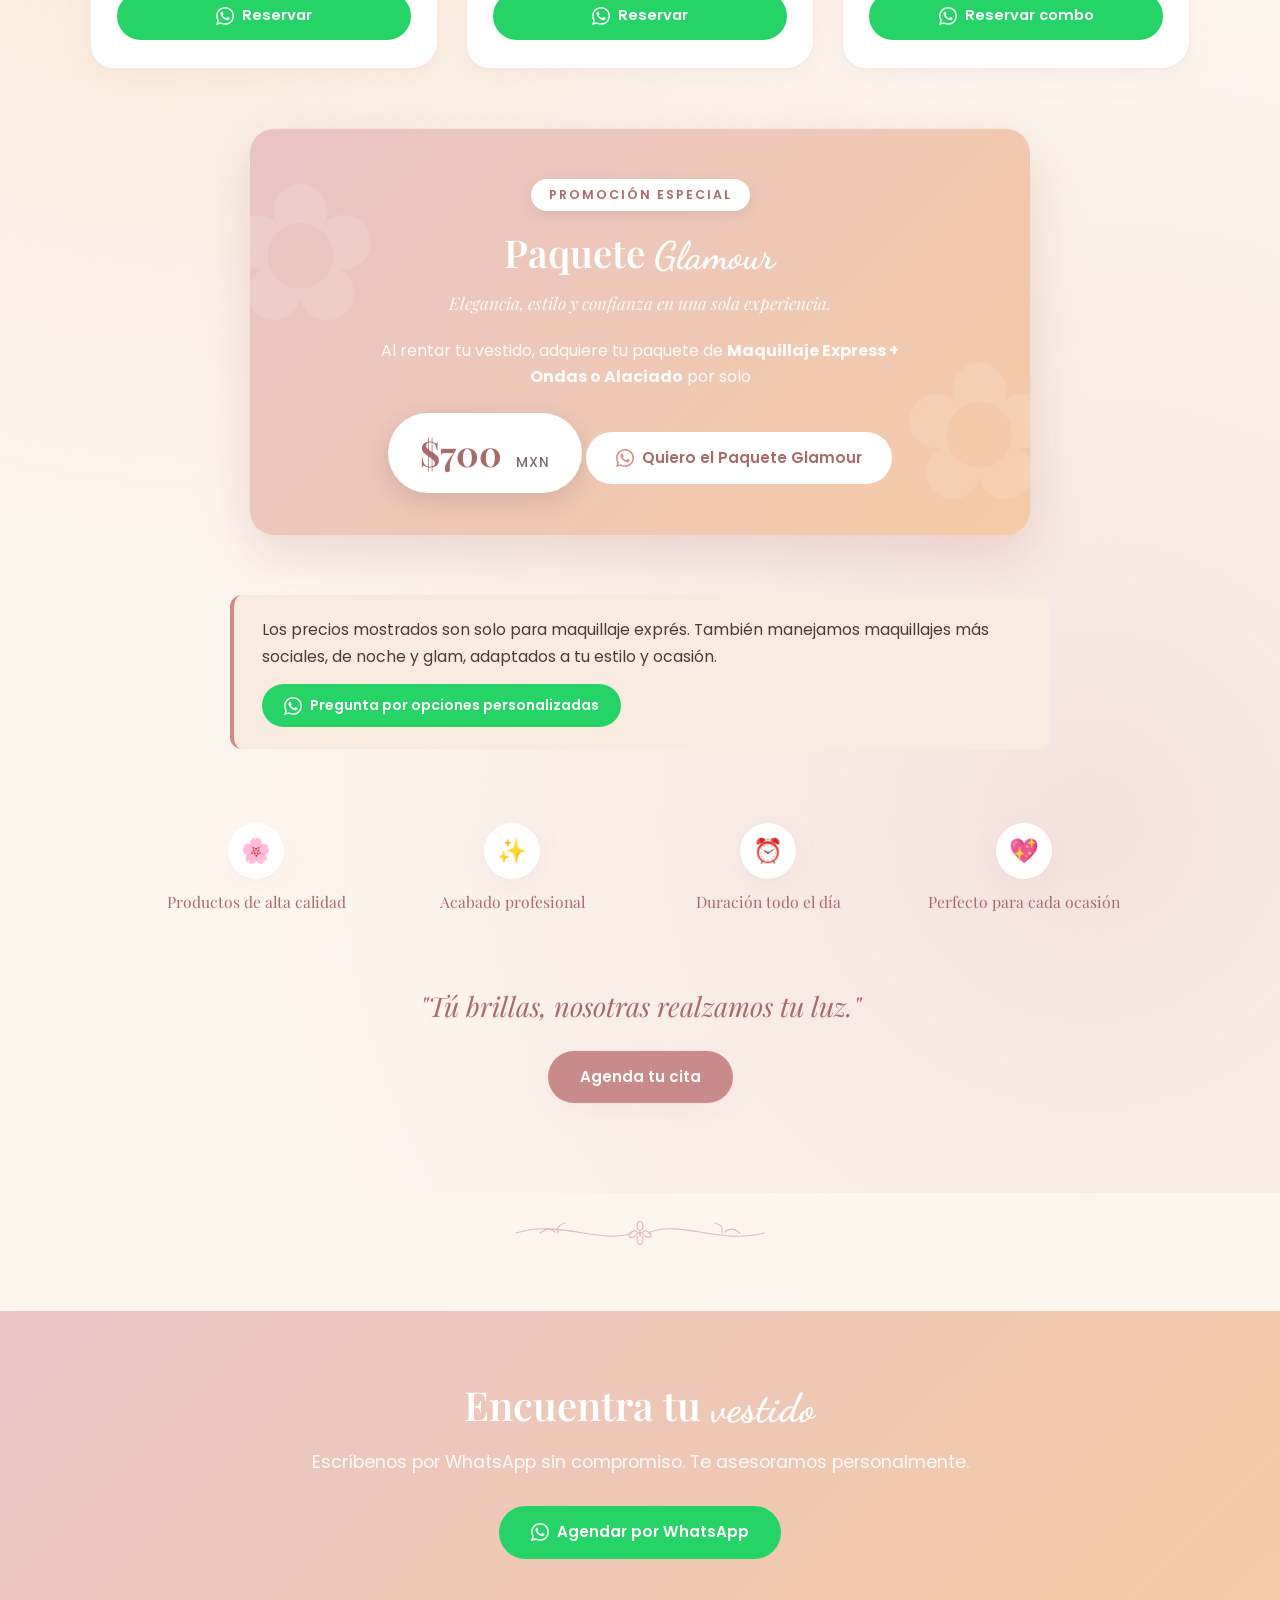
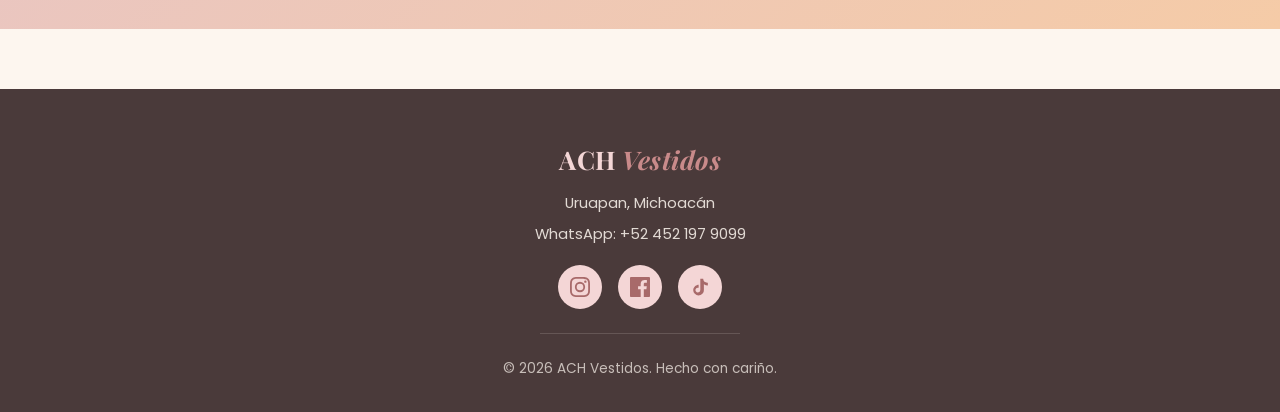
==== commit cf464bf7: "Hero: subtitulo Atelier de diseno de modas" ====
--- a/index.html
+++ b/index.html
@@ -36,7 +36,7 @@
   <header class="hero">
     <div class="hero-contenido">
       <!-- 💛 Edita aquí: frase corta arriba del nombre -->
-      <p class="subtitulo">Pequeña boutique romántica · Uruapan</p>
+      <p class="subtitulo">Atelier de diseño de modas</p>
 
       <h1>ACH <span class="manuscrita">Vestidos</span></h1>
 
